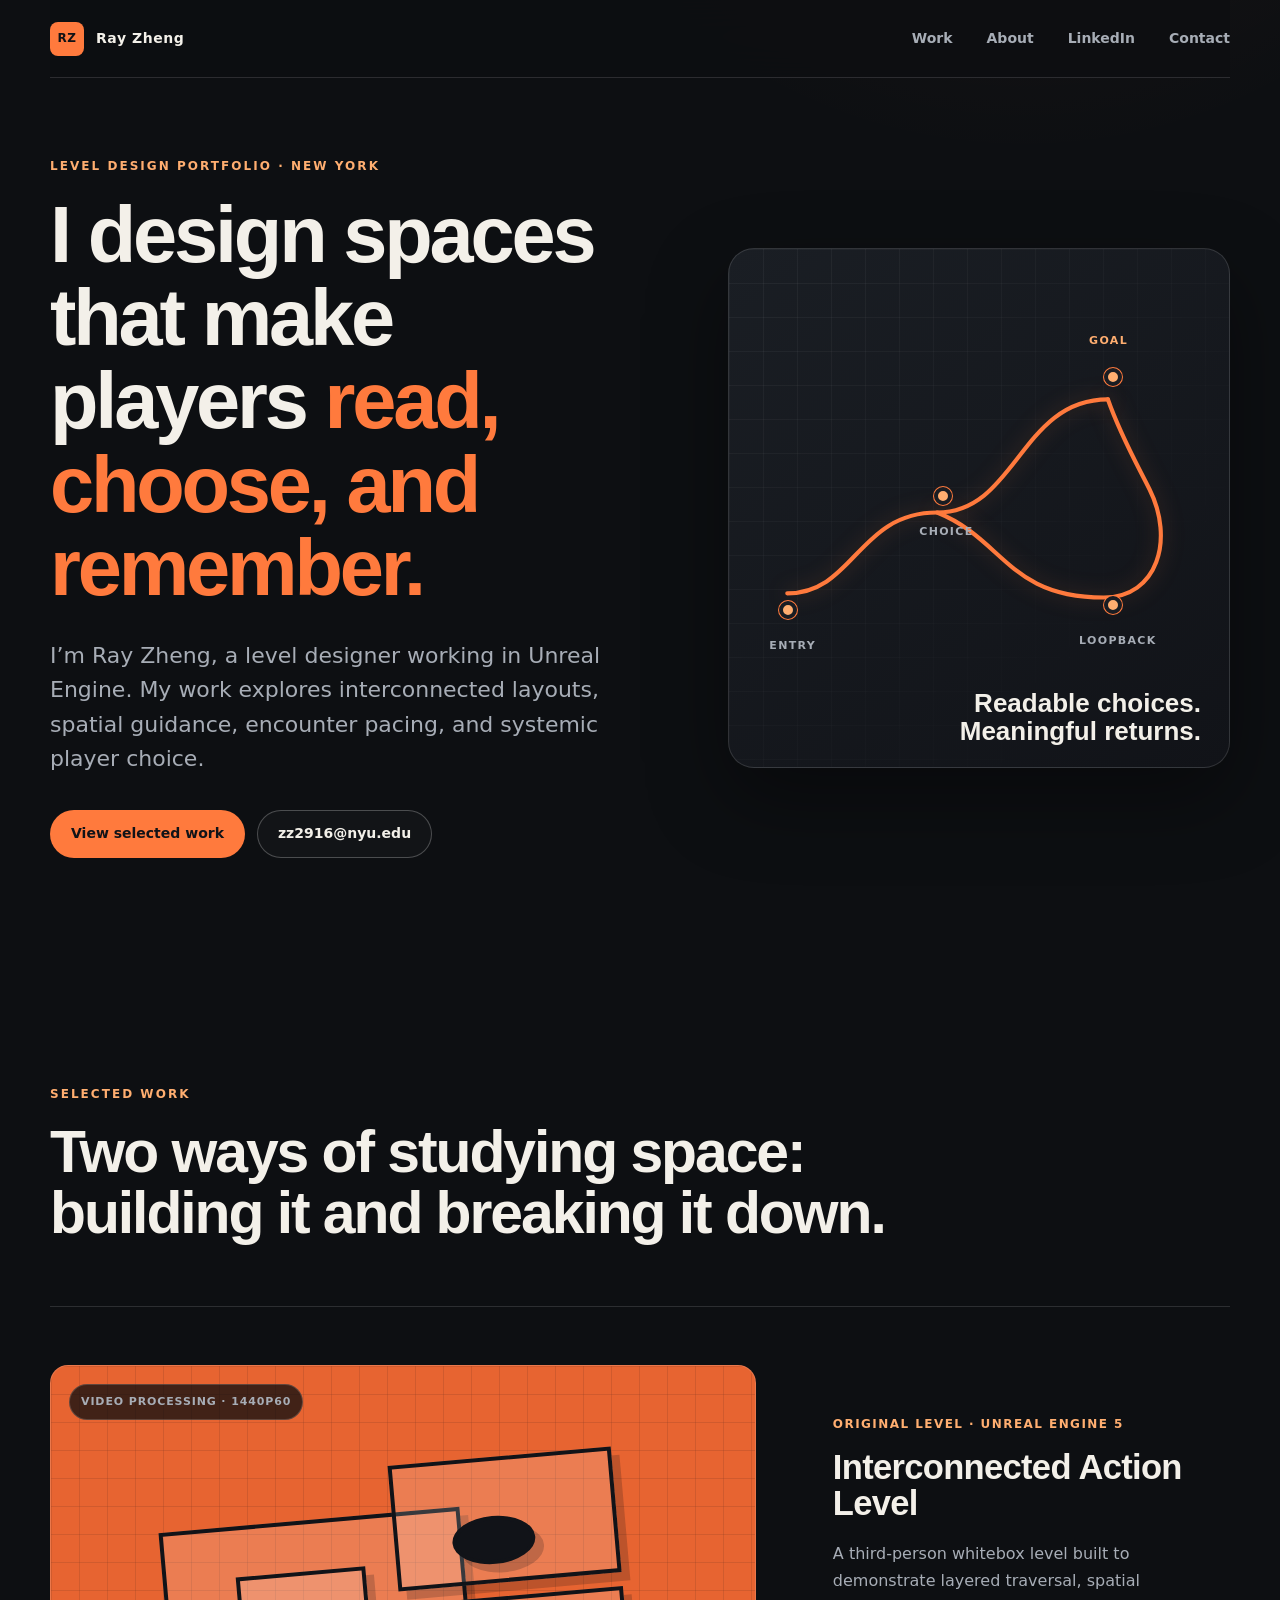
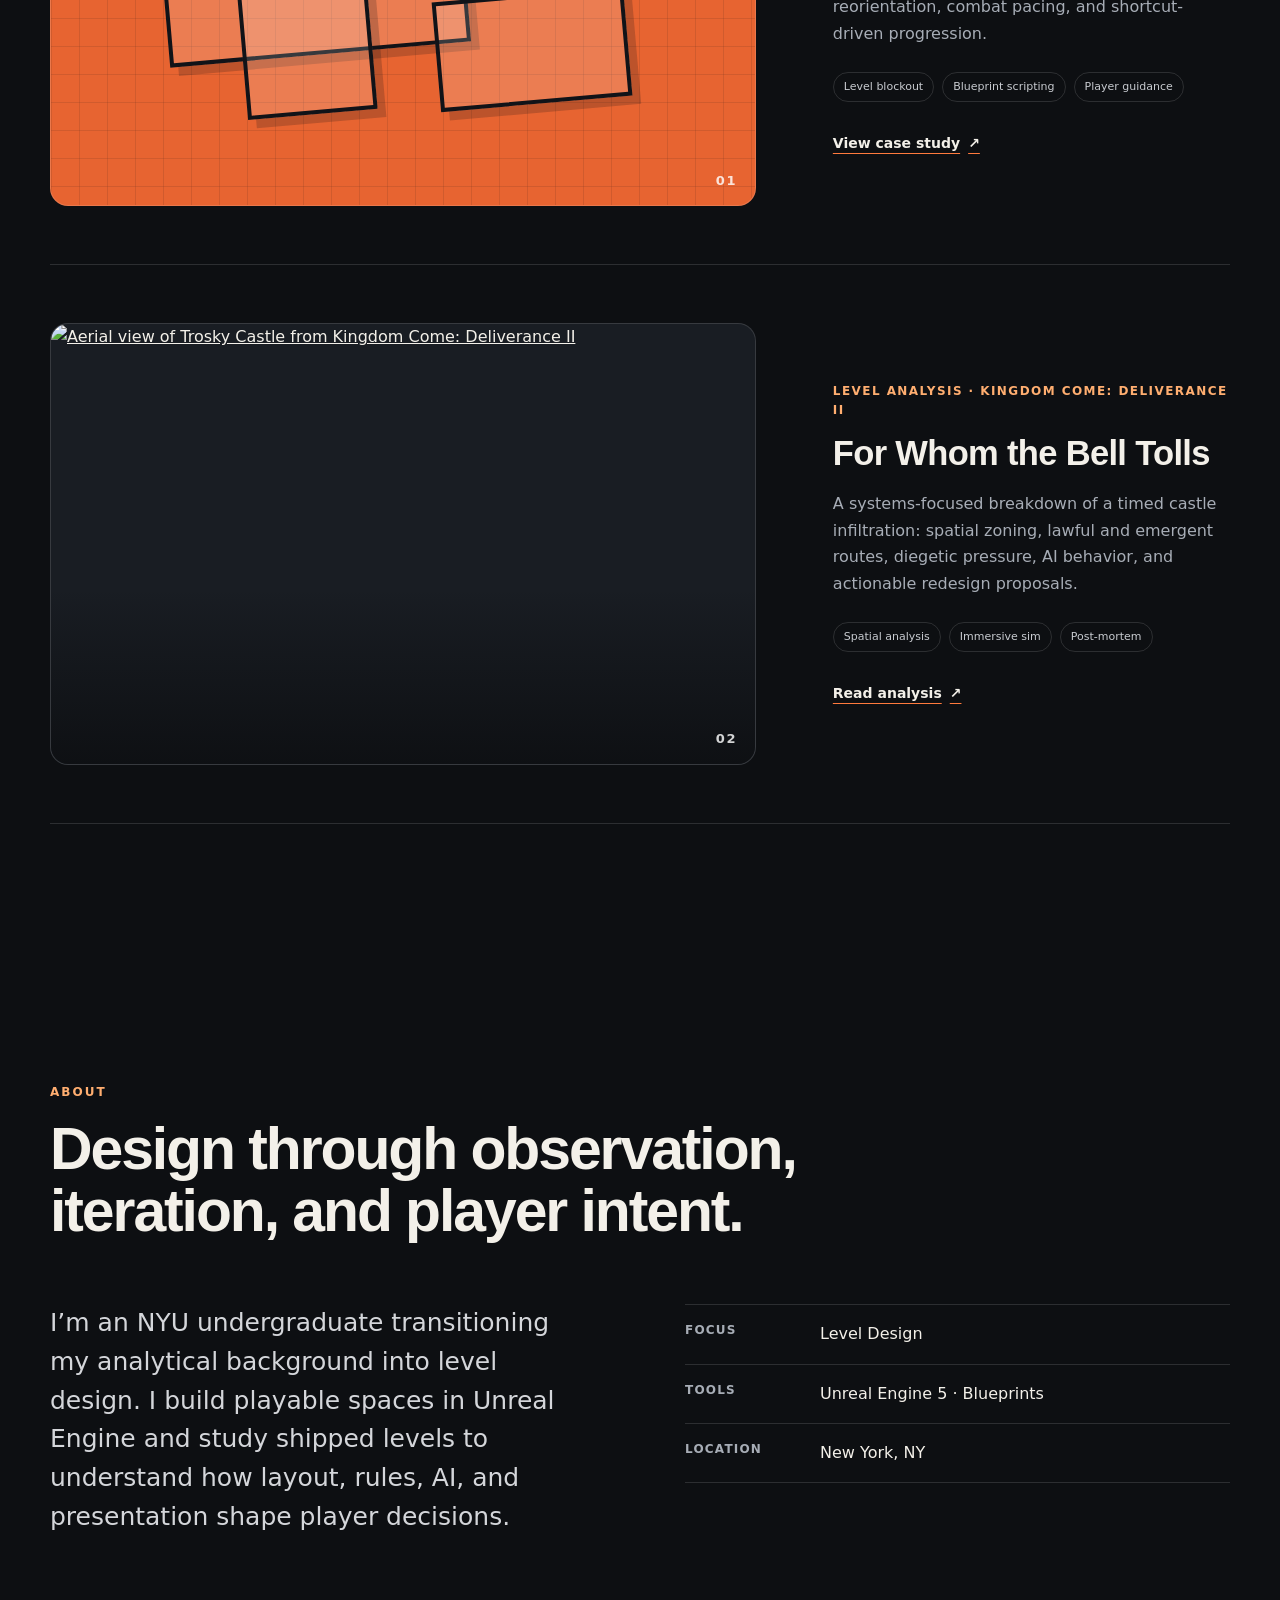
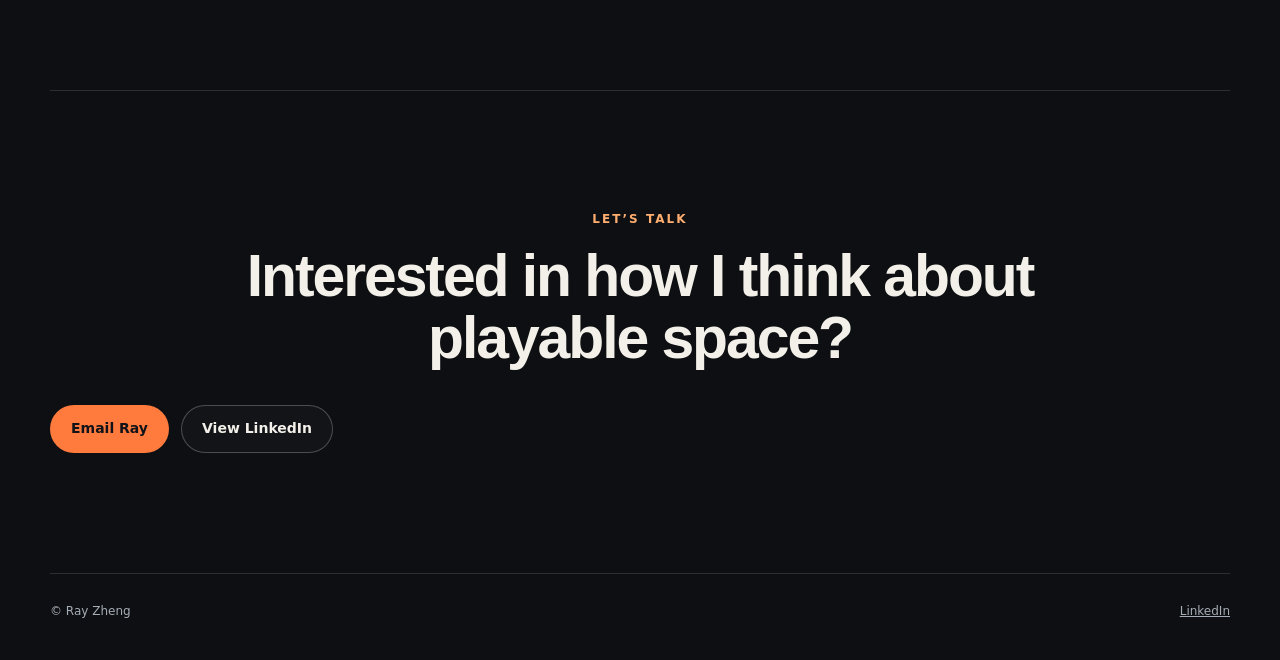
==== index.html @ 5647e2bf "Add LinkedIn portfolio links" ====
<!doctype html>
<html lang="en">
<head>
  <meta charset="utf-8">
  <meta name="viewport" content="width=device-width, initial-scale=1">
  <meta name="description" content="Ray Zheng — level designer focused on readable, interconnected spaces and systemic gameplay.">
  <title>Ray Zheng — Level Designer</title>
  <link rel="stylesheet" href="assets/styles.css">
  <script src="assets/site.js" defer></script>
</head>
<body>
  <a class="skip-link" href="#main">Skip to content</a>
  <header class="site-header" data-header>
    <a class="brand" href="index.html" aria-label="Ray Zheng, home">
      <span class="brand-mark">RZ</span>
      <span>Ray Zheng</span>
    </a>
    <button class="nav-toggle" type="button" aria-expanded="false" aria-controls="site-nav" data-nav-toggle>Menu</button>
    <nav class="site-nav" id="site-nav" data-nav>
      <a href="#work">Work</a>
      <a href="#about">About</a>
      <a href="https://www.linkedin.com/in/ray-zerui-zheng-449203217/" target="_blank" rel="noopener">LinkedIn</a>
      <a href="mailto:zz2916@nyu.edu">Contact</a>
    </nav>
  </header>

  <main id="main">
    <section class="hero section-shell">
      <div class="hero-copy reveal">
        <p class="eyebrow">Level design portfolio · New York</p>
        <h1>I design spaces that make players <em>read, choose, and remember.</em></h1>
        <p class="hero-lede">I’m Ray Zheng, a level designer working in Unreal Engine. My work explores interconnected layouts, spatial guidance, encounter pacing, and systemic player choice.</p>
        <div class="button-row">
          <a class="button button-primary" href="#work">View selected work</a>
          <a class="button button-quiet" href="mailto:zz2916@nyu.edu">zz2916@nyu.edu</a>
        </div>
      </div>

      <div class="route-panel reveal" aria-label="Abstract level route diagram">
        <div class="route-grid"></div>
        <span class="route-label route-label-a">Entry</span>
        <span class="route-label route-label-b">Choice</span>
        <span class="route-label route-label-c">Loopback</span>
        <span class="route-label route-label-d">Goal</span>
        <span class="route-node node-a"></span>
        <span class="route-node node-b"></span>
        <span class="route-node node-c"></span>
        <span class="route-node node-d"></span>
        <svg class="route-lines" viewBox="0 0 600 460" role="img" aria-label="A branching route reconnecting at the goal">
          <path d="M70 345 C150 345 155 248 250 248 S350 112 455 112" />
          <path d="M250 248 C330 280 335 350 450 350 C515 350 535 280 505 220 C490 190 470 155 455 112" />
        </svg>
        <p class="route-caption">Readable choices.<br>Meaningful returns.</p>
      </div>
    </section>

    <section class="work section-shell" id="work">
      <div class="section-heading reveal">
        <p class="eyebrow">Selected work</p>
        <h2>Two ways of studying space: building it and breaking it down.</h2>
      </div>

      <article class="project-card project-card-featured reveal">
        <a class="project-visual demo-visual" href="projects/original-level.html" aria-label="View original UE5 level design project">
          <span class="visual-status">Video processing · 1440p60</span>
          <div class="demo-plan" aria-hidden="true">
            <span></span><span></span><span></span><span></span><span></span>
          </div>
          <span class="visual-index">01</span>
        </a>
        <div class="project-card-copy">
          <p class="project-kicker">Original level · Unreal Engine 5</p>
          <h3><a href="projects/original-level.html">Interconnected Action Level</a></h3>
          <p>A third-person whitebox level built to demonstrate layered traversal, spatial reorientation, combat pacing, and shortcut-driven progression.</p>
          <ul class="tag-list" aria-label="Project tags">
            <li>Level blockout</li>
            <li>Blueprint scripting</li>
            <li>Player guidance</li>
          </ul>
          <a class="text-link" href="projects/original-level.html">View case study <span aria-hidden="true">↗</span></a>
        </div>
      </article>

      <article class="project-card reveal">
        <a class="project-visual image-visual" href="projects/kcd2-analysis.html" aria-label="View Kingdom Come Deliverance II level analysis">
          <img src="assets/images/kcd2-castle.webp" alt="Aerial view of Trosky Castle from Kingdom Come: Deliverance II">
          <span class="visual-index">02</span>
        </a>
        <div class="project-card-copy">
          <p class="project-kicker">Level analysis · Kingdom Come: Deliverance II</p>
          <h3><a href="projects/kcd2-analysis.html">For Whom the Bell Tolls</a></h3>
          <p>A systems-focused breakdown of a timed castle infiltration: spatial zoning, lawful and emergent routes, diegetic pressure, AI behavior, and actionable redesign proposals.</p>
          <ul class="tag-list" aria-label="Project tags">
            <li>Spatial analysis</li>
            <li>Immersive sim</li>
            <li>Post-mortem</li>
          </ul>
          <a class="text-link" href="projects/kcd2-analysis.html">Read analysis <span aria-hidden="true">↗</span></a>
        </div>
      </article>
    </section>

    <section class="about section-shell" id="about">
      <div class="section-heading reveal">
        <p class="eyebrow">About</p>
        <h2>Design through observation, iteration, and player intent.</h2>
      </div>
      <div class="about-grid reveal">
        <p>I’m an NYU undergraduate transitioning my analytical background into level design. I build playable spaces in Unreal Engine and study shipped levels to understand how layout, rules, AI, and presentation shape player decisions.</p>
        <dl class="fact-list">
          <div><dt>Focus</dt><dd>Level Design</dd></div>
          <div><dt>Tools</dt><dd>Unreal Engine 5 · Blueprints</dd></div>
          <div><dt>Location</dt><dd>New York, NY</dd></div>
        </dl>
      </div>
    </section>

    <section class="contact section-shell reveal">
      <p class="eyebrow">Let’s talk</p>
      <h2>Interested in how I think about playable space?</h2>
      <div class="button-row contact-actions">
        <a class="button button-primary" href="mailto:zz2916@nyu.edu">Email Ray</a>
        <a class="button button-quiet" href="https://www.linkedin.com/in/ray-zerui-zheng-449203217/" target="_blank" rel="noopener">View LinkedIn</a>
      </div>
    </section>
  </main>

  <footer class="site-footer section-shell">
    <span>© <span data-year></span> Ray Zheng</span>
    <a href="https://www.linkedin.com/in/ray-zerui-zheng-449203217/" target="_blank" rel="noopener">LinkedIn</a>
  </footer>
</body>
</html>
---- assets/styles.css ----
:root {
  --bg: #0d0f12;
  --bg-soft: #14171c;
  --panel: #191d23;
  --panel-2: #20252c;
  --text: #f3f0e9;
  --muted: #a7adb6;
  --line: rgba(255, 255, 255, 0.13);
  --line-strong: rgba(255, 255, 255, 0.24);
  --accent: #ff7a3d;
  --accent-soft: #ffae70;
  --green: #71c78a;
  --blue: #6ea8ff;
  --red: #ff7069;
  --radius: 18px;
  --shell: min(1180px, calc(100vw - 48px));
  --display: "Segoe UI", "Helvetica Neue", Arial, sans-serif;
  --body: Inter, ui-sans-serif, system-ui, -apple-system, BlinkMacSystemFont, "Segoe UI", sans-serif;
}

* { box-sizing: border-box; }
html { scroll-behavior: smooth; }
body {
  margin: 0;
  color: var(--text);
  background:
    radial-gradient(circle at 80% -10%, rgba(255, 122, 61, 0.08), transparent 34rem),
    var(--bg);
  font-family: var(--body);
  font-size: 16px;
  line-height: 1.65;
  -webkit-font-smoothing: antialiased;
}

a { color: inherit; }
img { display: block; max-width: 100%; }
button, input, textarea { font: inherit; }
::selection { color: #111; background: var(--accent-soft); }

.skip-link {
  position: fixed;
  z-index: 100;
  top: 12px;
  left: 12px;
  padding: 10px 14px;
  color: #111;
  background: var(--text);
  transform: translateY(-150%);
}
.skip-link:focus { transform: translateY(0); }

.section-shell { width: var(--shell); margin-inline: auto; }

.site-header {
  position: sticky;
  z-index: 50;
  top: 0;
  display: flex;
  align-items: center;
  justify-content: space-between;
  width: var(--shell);
  height: 78px;
  margin-inline: auto;
  border-bottom: 1px solid var(--line);
  background: rgba(13, 15, 18, 0.86);
  backdrop-filter: blur(18px);
}

.brand {
  display: inline-flex;
  align-items: center;
  gap: 12px;
  font-size: 14px;
  font-weight: 750;
  letter-spacing: 0.04em;
  text-decoration: none;
}
.brand-mark {
  display: grid;
  width: 34px;
  height: 34px;
  place-items: center;
  color: #101216;
  background: var(--accent);
  border-radius: 8px;
  font-size: 12px;
  font-weight: 900;
}

.site-nav { display: flex; gap: 34px; }
.site-nav a {
  color: var(--muted);
  font-size: 14px;
  font-weight: 650;
  text-decoration: none;
  transition: color 160ms ease;
}
.site-nav a:hover, .site-nav a:focus-visible { color: var(--text); }
.nav-toggle {
  display: none;
  border: 0;
  color: var(--text);
  background: transparent;
}

.hero {
  display: grid;
  grid-template-columns: 1.08fr 0.92fr;
  gap: clamp(48px, 7vw, 105px);
  align-items: center;
  min-height: calc(100vh - 78px);
  padding-block: 80px 96px;
}

.eyebrow {
  margin: 0 0 18px;
  color: var(--accent-soft);
  font-size: 12px;
  font-weight: 800;
  letter-spacing: 0.17em;
  line-height: 1.4;
  text-transform: uppercase;
}

h1, h2, h3, p { margin-top: 0; }
h1, h2, h3 { font-family: var(--display); line-height: 1.05; }
h1 {
  max-width: 820px;
  margin-bottom: 30px;
  font-size: clamp(50px, 6.2vw, 96px);
  font-weight: 700;
  letter-spacing: -0.04em;
}
h1 em { color: var(--accent); font-style: normal; }
h2 {
  margin-bottom: 0;
  font-size: clamp(38px, 4.6vw, 64px);
  font-weight: 700;
  letter-spacing: -0.035em;
}
h3 {
  font-size: clamp(24px, 2.7vw, 38px);
  font-weight: 700;
  letter-spacing: -0.02em;
}

.hero-lede, .case-intro {
  max-width: 680px;
  margin-bottom: 34px;
  color: var(--muted);
  font-size: clamp(18px, 2vw, 22px);
  line-height: 1.55;
}

.button-row { display: flex; flex-wrap: wrap; gap: 12px; }
.button {
  display: inline-flex;
  align-items: center;
  justify-content: center;
  min-height: 48px;
  padding: 0 20px;
  border: 1px solid transparent;
  border-radius: 999px;
  font-size: 14px;
  font-weight: 750;
  text-decoration: none;
  transition: transform 160ms ease, background 160ms ease, border-color 160ms ease;
}
.button:hover { transform: translateY(-2px); }
.button-primary { color: #111318; background: var(--accent); }
.button-primary:hover { background: var(--accent-soft); }
.button-quiet { border-color: var(--line-strong); color: var(--text); background: rgba(255,255,255,.025); }
.button-quiet:hover { border-color: var(--text); }
.disabled-button { cursor: default; opacity: .62; }
.disabled-button:hover { transform: none; border-color: var(--line-strong); }

.route-panel {
  position: relative;
  overflow: hidden;
  min-height: 520px;
  border: 1px solid var(--line);
  border-radius: 26px;
  background: linear-gradient(145deg, #1a1e24, #111318);
  box-shadow: 0 30px 80px rgba(0,0,0,.38);
}
.route-grid, .map-grid {
  position: absolute;
  inset: 0;
  opacity: .35;
  background-image:
    linear-gradient(var(--line) 1px, transparent 1px),
    linear-gradient(90deg, var(--line) 1px, transparent 1px);
  background-size: 34px 34px;
  mask-image: linear-gradient(to bottom right, #000 10%, transparent 85%);
}
.route-lines { position: absolute; inset: 6% 0 0; width: 100%; height: 84%; }
.route-lines path {
  fill: none;
  stroke: var(--accent);
  stroke-width: 5;
  stroke-linecap: round;
  filter: drop-shadow(0 0 12px rgba(255,122,61,.25));
}
.route-node {
  position: absolute;
  z-index: 3;
  width: 18px;
  height: 18px;
  border: 4px solid var(--panel);
  border-radius: 50%;
  background: var(--accent-soft);
  box-shadow: 0 0 0 1px var(--accent);
}
.node-a { left: 10%; top: 68%; }
.node-b { left: 41%; top: 46%; }
.node-c { left: 75%; top: 67%; }
.node-d { left: 75%; top: 23%; }
.route-label {
  position: absolute;
  z-index: 3;
  color: var(--muted);
  font-size: 11px;
  font-weight: 800;
  letter-spacing: .12em;
  text-transform: uppercase;
}
.route-label-a { left: 8%; top: 75%; }
.route-label-b { left: 38%; top: 53%; }
.route-label-c { left: 70%; top: 74%; }
.route-label-d { left: 72%; top: 16%; color: var(--accent-soft); }
.route-caption {
  position: absolute;
  right: 28px;
  bottom: 22px;
  margin: 0;
  color: var(--text);
  font-family: var(--display);
  font-size: 26px;
  font-weight: 720;
  line-height: 1.05;
  text-align: right;
}

.work { padding-block: 132px; }
.section-heading { max-width: 850px; margin-bottom: 62px; }
.project-card {
  display: grid;
  grid-template-columns: minmax(0, 1.28fr) minmax(320px, .72fr);
  gap: clamp(36px, 6vw, 84px);
  align-items: center;
  padding-block: 58px;
  border-top: 1px solid var(--line);
}
.project-card:last-child { border-bottom: 1px solid var(--line); }
.project-visual {
  position: relative;
  display: block;
  overflow: hidden;
  aspect-ratio: 16 / 10;
  border: 1px solid var(--line);
  border-radius: var(--radius);
  background: var(--panel);
}
.project-visual img { width: 100%; height: 100%; object-fit: cover; transition: transform 500ms ease; }
.project-visual:hover img { transform: scale(1.025); }
.image-visual::after {
  position: absolute;
  inset: 0;
  content: "";
  background: linear-gradient(180deg, transparent 60%, rgba(8,9,11,.65));
}
.visual-index {
  position: absolute;
  z-index: 2;
  right: 18px;
  bottom: 14px;
  color: rgba(255,255,255,.82);
  font-size: 13px;
  font-weight: 800;
  letter-spacing: .12em;
}
.visual-status {
  position: absolute;
  z-index: 3;
  top: 18px;
  left: 18px;
  padding: 8px 11px;
  border: 1px solid rgba(255,255,255,.16);
  border-radius: 999px;
  color: var(--muted);
  background: rgba(10,12,15,.75);
  font-size: 11px;
  font-weight: 760;
  letter-spacing: .08em;
  text-transform: uppercase;
}
.demo-visual { background: #e76431; }
.demo-visual::before {
  position: absolute;
  inset: 0;
  content: "";
  opacity: .45;
  background-image: linear-gradient(rgba(14,16,19,.23) 1px, transparent 1px), linear-gradient(90deg, rgba(14,16,19,.23) 1px, transparent 1px);
  background-size: 28px 28px;
}
.demo-plan { position: absolute; inset: 18% 13%; transform: rotate(-5deg); }
.demo-plan span { position: absolute; display: block; border: 4px solid #111318; background: rgba(255,255,255,.16); box-shadow: 8px 9px 0 rgba(17,19,24,.2); }
.demo-plan span:nth-child(1) { inset: 24% 38% 28% 4%; }
.demo-plan span:nth-child(2) { inset: 7% 8% 48% 49%; }
.demo-plan span:nth-child(3) { inset: 57% 8% 4% 55%; }
.demo-plan span:nth-child(4) { inset: 42% 57% 7% 18%; }
.demo-plan span:nth-child(5) { width: 16%; height: 17%; top: 28%; right: 24%; border-radius: 50%; background: #111318; }
.project-kicker { margin-bottom: 14px; color: var(--accent-soft); font-size: 12px; font-weight: 800; letter-spacing: .12em; text-transform: uppercase; }
.project-card-copy h3 { margin-bottom: 20px; }
.project-card-copy h3 a { text-decoration: none; }
.project-card-copy > p:not(.project-kicker) { color: var(--muted); }
.tag-list { display: flex; flex-wrap: wrap; gap: 8px; margin: 25px 0 28px; padding: 0; list-style: none; }
.tag-list li { padding: 5px 10px; border: 1px solid var(--line); border-radius: 999px; color: #c8cbd0; font-size: 11px; }
.text-link { display: inline-flex; gap: 8px; align-items: center; color: var(--text); font-size: 14px; font-weight: 800; text-decoration-color: var(--accent); text-underline-offset: 5px; }

.about { padding-block: 128px; }
.about-grid { display: grid; grid-template-columns: 1fr 1fr; gap: 90px; }
.about-grid > p { max-width: 650px; color: #d4d6da; font-size: clamp(19px, 2vw, 25px); line-height: 1.55; }
.fact-list { margin: 0; }
.fact-list div { display: grid; grid-template-columns: 115px 1fr; gap: 20px; padding: 16px 0; border-top: 1px solid var(--line); }
.fact-list div:last-child { border-bottom: 1px solid var(--line); }
.fact-list dt { color: var(--muted); font-size: 12px; font-weight: 760; letter-spacing: .1em; text-transform: uppercase; }
.fact-list dd { margin: 0; }

.contact { padding-block: 120px; border-top: 1px solid var(--line); text-align: center; }
.contact h2 { max-width: 820px; margin: 0 auto 36px; }
.site-footer { display: flex; justify-content: space-between; padding-block: 28px 38px; border-top: 1px solid var(--line); color: var(--muted); font-size: 12px; }

/* Case studies */
.case-hero { padding-block: 72px 66px; }
.back-link { display: inline-block; margin-bottom: 70px; color: var(--muted); font-size: 13px; font-weight: 700; text-decoration: none; }
.back-link:hover { color: var(--text); }
.case-hero h1 { max-width: 1050px; font-size: clamp(56px, 8vw, 112px); }
.project-meta { display: grid; grid-template-columns: repeat(4, 1fr); margin: 60px 0 0; border-top: 1px solid var(--line); border-bottom: 1px solid var(--line); }
.project-meta div { padding: 22px 20px 22px 0; }
.project-meta div + div { padding-left: 22px; border-left: 1px solid var(--line); }
.project-meta dt { margin-bottom: 5px; color: var(--muted); font-size: 10px; font-weight: 800; letter-spacing: .13em; text-transform: uppercase; }
.project-meta dd { margin: 0; font-size: 14px; font-weight: 680; }
.media-block { padding-bottom: 90px; }
.video-placeholder {
  display: flex;
  align-items: center;
  justify-content: center;
  gap: 22px;
  min-height: min(62vw, 660px);
  border: 1px solid var(--line);
  border-radius: 22px;
  background:
    linear-gradient(135deg, rgba(255,122,61,.12), transparent 45%),
    repeating-linear-gradient(0deg, transparent 0 39px, rgba(255,255,255,.045) 40px),
    repeating-linear-gradient(90deg, transparent 0 39px, rgba(255,255,255,.045) 40px),
    var(--panel);
}
.play-mark { display: grid; width: 62px; height: 62px; place-items: center; padding-left: 4px; border-radius: 50%; color: #111; background: var(--accent); }
.video-placeholder strong, .video-placeholder span { display: block; }
.video-placeholder span { margin-top: 5px; color: var(--muted); font-size: 13px; }
.case-cover { margin-bottom: 120px; }
.case-cover img { width: 100%; max-height: 720px; border-radius: 22px; object-fit: cover; }
figcaption { margin-top: 12px; color: var(--muted); font-size: 12px; }
.case-section { padding-block: 110px; border-top: 1px solid var(--line); }
.case-section.two-column { display: grid; grid-template-columns: 1fr 1fr; gap: 90px; }
.case-section.two-column .section-heading { margin-bottom: 0; }
.prose { max-width: 650px; color: #c9cdd2; font-size: 18px; }
.prose p { margin-bottom: 24px; }
.prose .button { margin-top: 12px; }
.pillar-grid, .zone-grid, .issue-grid { display: grid; grid-template-columns: repeat(3, 1fr); gap: 16px; }
.pillar, .zone, .issue { min-height: 270px; padding: 26px; border: 1px solid var(--line); border-radius: var(--radius); background: var(--bg-soft); }
.pillar > span, .issue > span, .lighting-comparison > div > span { color: var(--accent-soft); font-size: 11px; font-weight: 850; letter-spacing: .14em; }
.pillar h3, .zone h3, .issue h3 { margin: 35px 0 16px; font-size: 26px; }
.pillar p, .zone p, .issue p { margin: 0; color: var(--muted); font-size: 14px; }
.map-placeholder { position: relative; overflow: hidden; min-height: 540px; border: 1px solid var(--line); border-radius: 22px; background: var(--panel); }
.map-placeholder p { position: absolute; z-index: 3; left: 30px; bottom: 18px; color: var(--muted); font-size: 13px; }
.map-placeholder strong { color: var(--text); font-size: 17px; }
.map-route { position: absolute; inset: 15% 13%; border: 5px solid var(--accent); border-radius: 48% 12% 42% 18%; transform: rotate(-7deg); box-shadow: 0 0 0 12px rgba(255,122,61,.08); }
.map-route::before, .map-route::after { position: absolute; content: ""; border: 4px solid var(--accent-soft); }
.map-route::before { width: 35%; height: 43%; right: -6%; bottom: -18%; transform: rotate(30deg); }
.map-route::after { width: 28%; height: 34%; left: 8%; top: -22%; transform: rotate(-30deg); }
.flow-study {
  display: grid;
  grid-template-columns: minmax(0, 1.35fr) minmax(290px, .65fr);
  gap: clamp(32px, 6vw, 76px);
  align-items: center;
  padding-block: 42px;
  border-top: 1px solid var(--line);
}
.flow-study:last-child { border-bottom: 1px solid var(--line); }
.flow-study-reverse .flow-image { order: 2; }
.flow-image {
  display: block;
  overflow: hidden;
  border: 1px solid var(--line);
  border-radius: var(--radius);
  background: var(--panel);
}
.flow-image img { width: 100%; height: auto; transition: transform 350ms ease, filter 350ms ease; }
.flow-image:hover img { transform: scale(1.012); filter: brightness(1.04); }
.flow-notes h3 { margin-bottom: 22px; }
.flow-notes > p:not(.project-kicker):not(.flow-hint) { color: var(--muted); }
.flow-hint { margin-top: 28px; color: var(--accent-soft); font-size: 12px; font-weight: 700; }
.diagram-legend { display: grid; grid-template-columns: 1fr 1fr; gap: 11px 16px; margin: 30px 0 0; padding: 0; list-style: none; }
.diagram-legend li { display: flex; align-items: center; gap: 9px; color: #c9cdd2; font-size: 12px; }
.legend-line { display: inline-block; width: 25px; height: 3px; border-radius: 3px; }
.legend-critical { background: #2bf05d; }
.legend-optional { background: #f3dc28; }
.legend-underground { height: 2px; background: repeating-linear-gradient(90deg, #f3dc28 0 5px, transparent 5px 9px); }
.legend-symbol { display: inline-grid; width: 25px; place-items: center; font-size: 18px; font-weight: 800; line-height: 1; }
.legend-checkpoint { color: #ff9e33; }
.legend-enemy { color: #ff4545; }
.legend-vertical { color: #f3dc28; }
.legend-shortcut { color: #3de9df; }
.breakdown-list { display: grid; gap: 28px; }
.breakdown { display: grid; grid-template-columns: 1.1fr .9fr; gap: 55px; align-items: center; padding: 28px 0; border-top: 1px solid var(--line); }
.breakdown:last-child { border-bottom: 1px solid var(--line); }
.media-slot { display: grid; aspect-ratio: 16/9; place-items: center; border: 1px dashed var(--line-strong); border-radius: 14px; color: var(--muted); background: var(--bg-soft); font-size: 12px; text-transform: uppercase; letter-spacing: .09em; }
.breakdown > div:last-child > span { color: var(--accent-soft); font-size: 11px; font-weight: 800; }
.breakdown h3 { margin: 25px 0 15px; }
.breakdown p { color: var(--muted); }
.wide-figure { margin: 0 0 50px; }
.wide-figure img { width: 100%; border: 1px solid var(--line); border-radius: var(--radius); }
.zone { min-height: 220px; }
.zone > span { display: inline-block; padding: 4px 9px; border-radius: 999px; font-size: 10px; font-weight: 850; letter-spacing: .1em; text-transform: uppercase; }
.zone-green > span { color: var(--green); background: rgba(113,199,138,.12); }
.zone-blue > span { color: var(--blue); background: rgba(110,168,255,.12); }
.zone-red > span { color: var(--red); background: rgba(255,112,105,.12); }
.zone h3 { margin-top: 30px; }
.route-table-wrap { overflow-x: auto; border: 1px solid var(--line); border-radius: var(--radius); }
.route-table { width: 100%; min-width: 760px; border-collapse: collapse; text-align: left; }
.route-table th { color: var(--muted); background: var(--bg-soft); font-size: 10px; letter-spacing: .12em; text-transform: uppercase; }
.route-table th, .route-table td { padding: 18px 20px; border-bottom: 1px solid var(--line); }
.route-table tr:last-child td { border-bottom: 0; }
.route-table td { color: #cfd2d7; font-size: 13px; }
.route-table td:first-child { color: var(--text); font-weight: 750; }
.inline-evidence { width: min(100%, 500px); margin-top: 38px; border: 1px solid var(--line); border-radius: 9px; }
.finding { margin: 35px 0; padding: 22px; border-left: 3px solid var(--accent); background: var(--bg-soft); }
.finding strong, .finding span { display: block; }
.finding strong { margin-bottom: 8px; color: var(--accent-soft); font-size: 11px; letter-spacing: .12em; text-transform: uppercase; }
.finding span { color: var(--text); }
.issue-grid { grid-template-columns: repeat(2, 1fr); margin-bottom: 22px; }
.issue { min-height: 235px; }
.lighting-comparison { display: grid; grid-template-columns: 1fr 1fr 1fr; gap: 16px; padding-top: 16px; }
.lighting-comparison figure { margin: 0; }
.lighting-comparison img { width: 100%; height: 270px; border: 1px solid var(--line); border-radius: 13px; object-fit: cover; }
.lighting-comparison > div { padding: 26px; border: 1px solid var(--line); border-radius: 13px; background: var(--bg-soft); }
.lighting-comparison h3 { margin: 30px 0 16px; font-size: 26px; }
.lighting-comparison p { color: var(--muted); font-size: 14px; }
.next-project { padding-block: 110px; border-top: 1px solid var(--line); }
.next-project a { display: grid; grid-template-columns: .5fr 1fr auto; gap: 30px; align-items: center; padding-block: 20px; border-bottom: 1px solid var(--line); text-decoration: none; }
.next-project a > span { color: var(--muted); font-size: 12px; text-transform: uppercase; letter-spacing: .1em; }
.next-project a strong { font-family: var(--display); font-size: clamp(25px, 4vw, 44px); letter-spacing: -.03em; }

.has-reveal .reveal { opacity: 0; transform: translateY(18px); transition: opacity 650ms ease, transform 650ms ease; }
.has-reveal .reveal.is-visible { opacity: 1; transform: translateY(0); }

@media (max-width: 900px) {
  :root { --shell: min(100% - 32px, 720px); }
  .hero { grid-template-columns: 1fr; min-height: auto; padding-top: 78px; }
  .route-panel { min-height: 480px; }
  .project-card { grid-template-columns: 1fr; gap: 32px; }
  .about-grid, .case-section.two-column { grid-template-columns: 1fr; gap: 36px; }
  .project-meta { grid-template-columns: repeat(2, 1fr); }
  .project-meta div:nth-child(3) { border-left: 0; border-top: 1px solid var(--line); }
  .project-meta div:nth-child(4) { border-top: 1px solid var(--line); }
  .pillar-grid, .zone-grid { grid-template-columns: 1fr; }
  .pillar, .zone { min-height: auto; }
  .lighting-comparison { grid-template-columns: 1fr 1fr; }
  .lighting-comparison > div { grid-column: 1 / -1; }
  .flow-study { grid-template-columns: 1fr; }
  .flow-study-reverse .flow-image { order: 0; }
}

@media (max-width: 640px) {
  .site-header { height: 68px; }
  .nav-toggle { display: block; padding: 8px 0; }
  .site-nav {
    position: absolute;
    top: 67px;
    right: 0;
    left: 0;
    display: none;
    flex-direction: column;
    gap: 0;
    padding: 8px 0;
    border-bottom: 1px solid var(--line);
    background: #101216;
  }
  .site-nav.is-open { display: flex; }
  .site-nav a { padding: 13px 4px; }
  .hero { padding-block: 64px 78px; }
  h1 { font-size: clamp(46px, 15vw, 72px); }
  h2 { font-size: 40px; }
  .route-panel { min-height: 400px; }
  .work, .about { padding-block: 90px; }
  .section-heading { margin-bottom: 40px; }
  .project-card { padding-block: 42px; }
  .about-grid { gap: 40px; }
  .fact-list div { grid-template-columns: 90px 1fr; }
  .site-footer { gap: 15px; flex-direction: column; }
  .case-hero { padding-block: 42px 48px; }
  .back-link { margin-bottom: 48px; }
  .case-hero h1 { font-size: 54px; }
  .project-meta { grid-template-columns: 1fr; }
  .project-meta div + div { padding-left: 0; border-top: 1px solid var(--line); border-left: 0; }
  .video-placeholder { flex-direction: column; min-height: 62vw; padding: 24px; text-align: center; }
  .case-cover { margin-bottom: 70px; }
  .case-section { padding-block: 80px; }
  .breakdown { grid-template-columns: 1fr; gap: 26px; }
  .diagram-legend { grid-template-columns: 1fr; }
  .issue-grid { grid-template-columns: 1fr; }
  .lighting-comparison { grid-template-columns: 1fr; }
  .lighting-comparison > div { grid-column: auto; }
  .lighting-comparison img { height: auto; }
  .next-project a { grid-template-columns: 1fr auto; }
  .next-project a > span:first-child { grid-column: 1 / -1; }
}

@media (prefers-reduced-motion: reduce) {
  html { scroll-behavior: auto; }
  *, *::before, *::after { scroll-behavior: auto !important; transition-duration: .01ms !important; animation-duration: .01ms !important; }
}
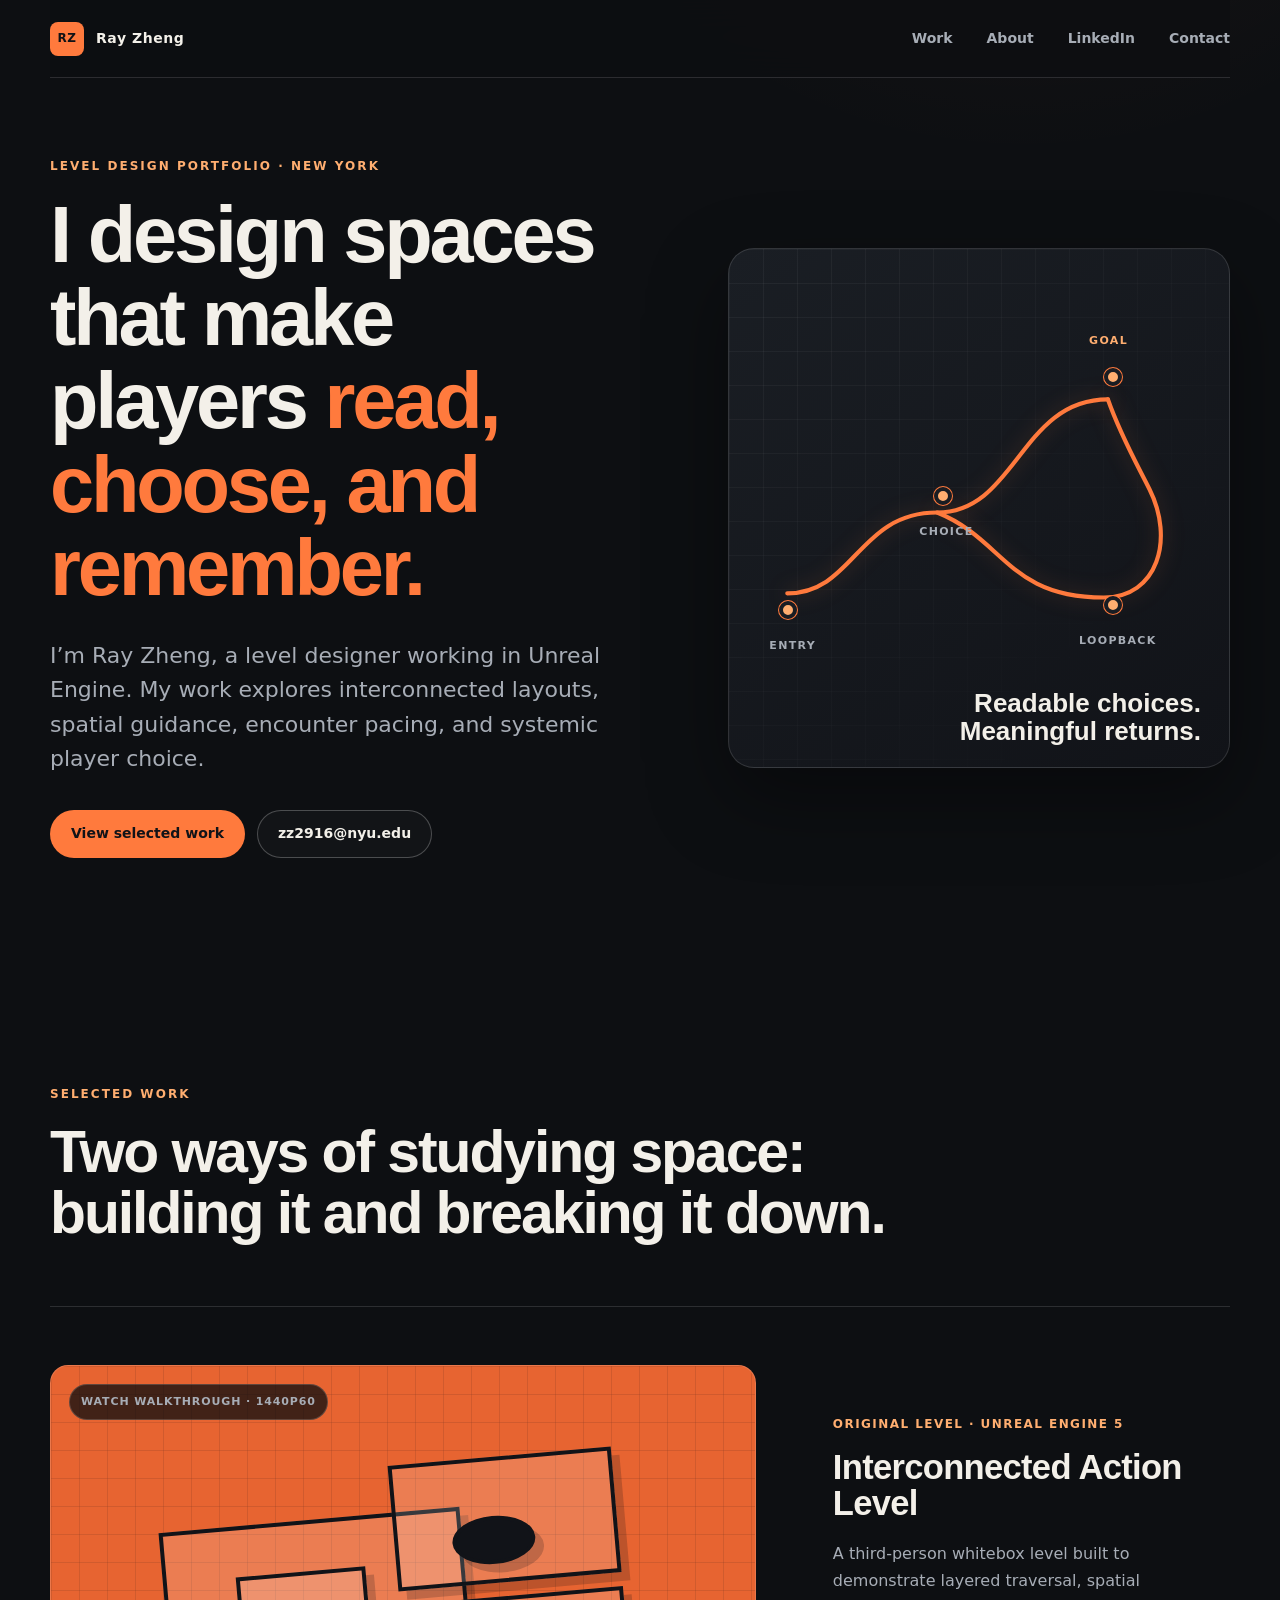
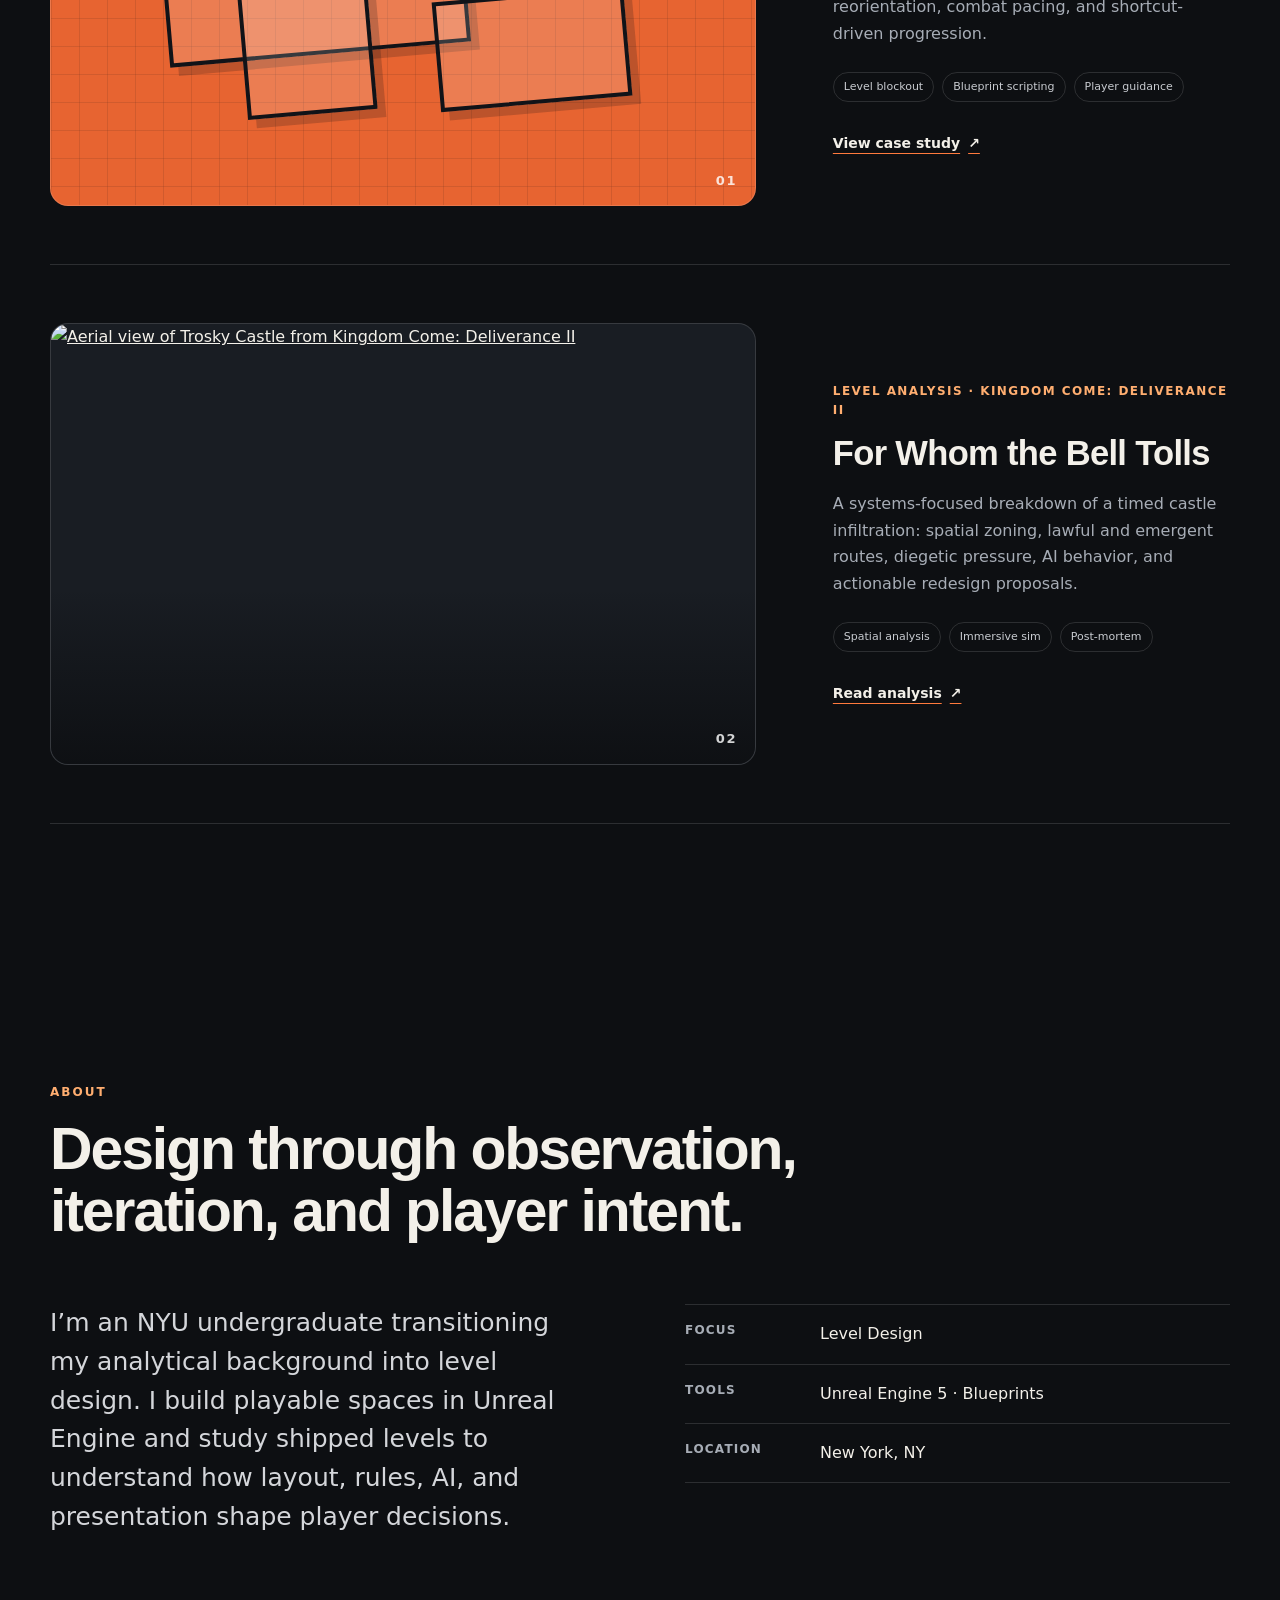
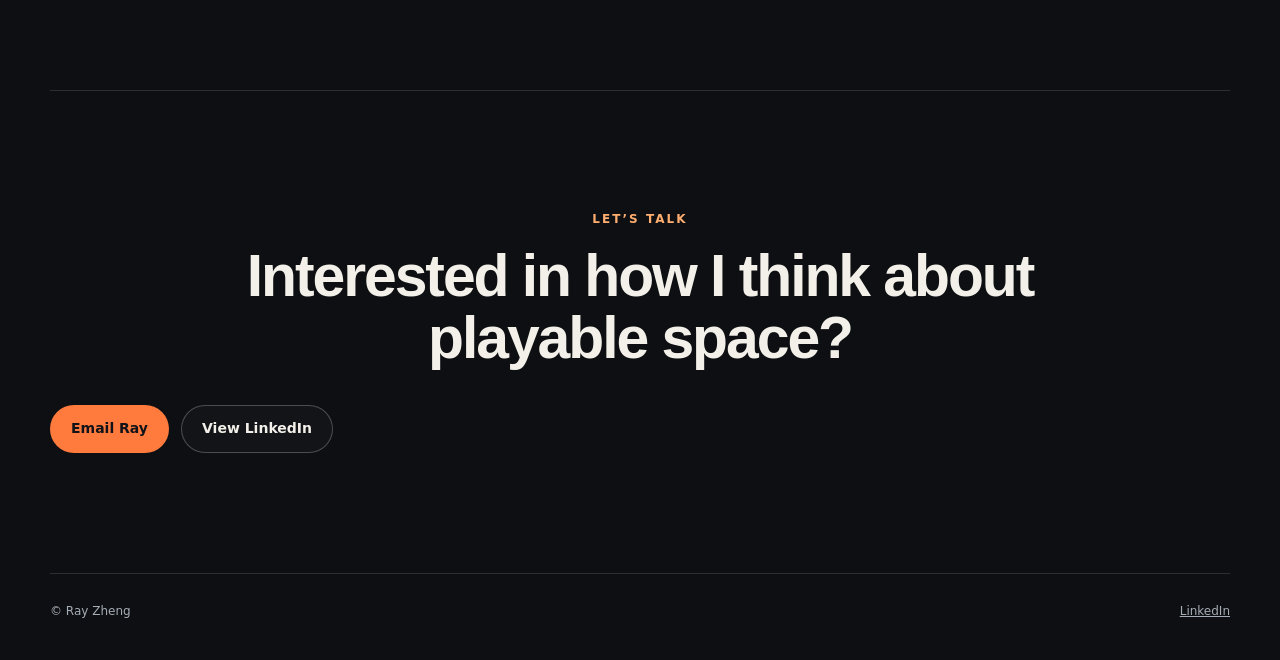
==== commit 55ab1c6a: "Embed final UE5 walkthrough video" ====
--- a/index.html
+++ b/index.html
@@ -62,7 +62,7 @@
 
       <article class="project-card project-card-featured reveal">
         <a class="project-visual demo-visual" href="projects/original-level.html" aria-label="View original UE5 level design project">
-          <span class="visual-status">Video processing · 1440p60</span>
+          <span class="visual-status">Watch walkthrough · 1440p60</span>
           <div class="demo-plan" aria-hidden="true">
             <span></span><span></span><span></span><span></span><span></span>
           </div>
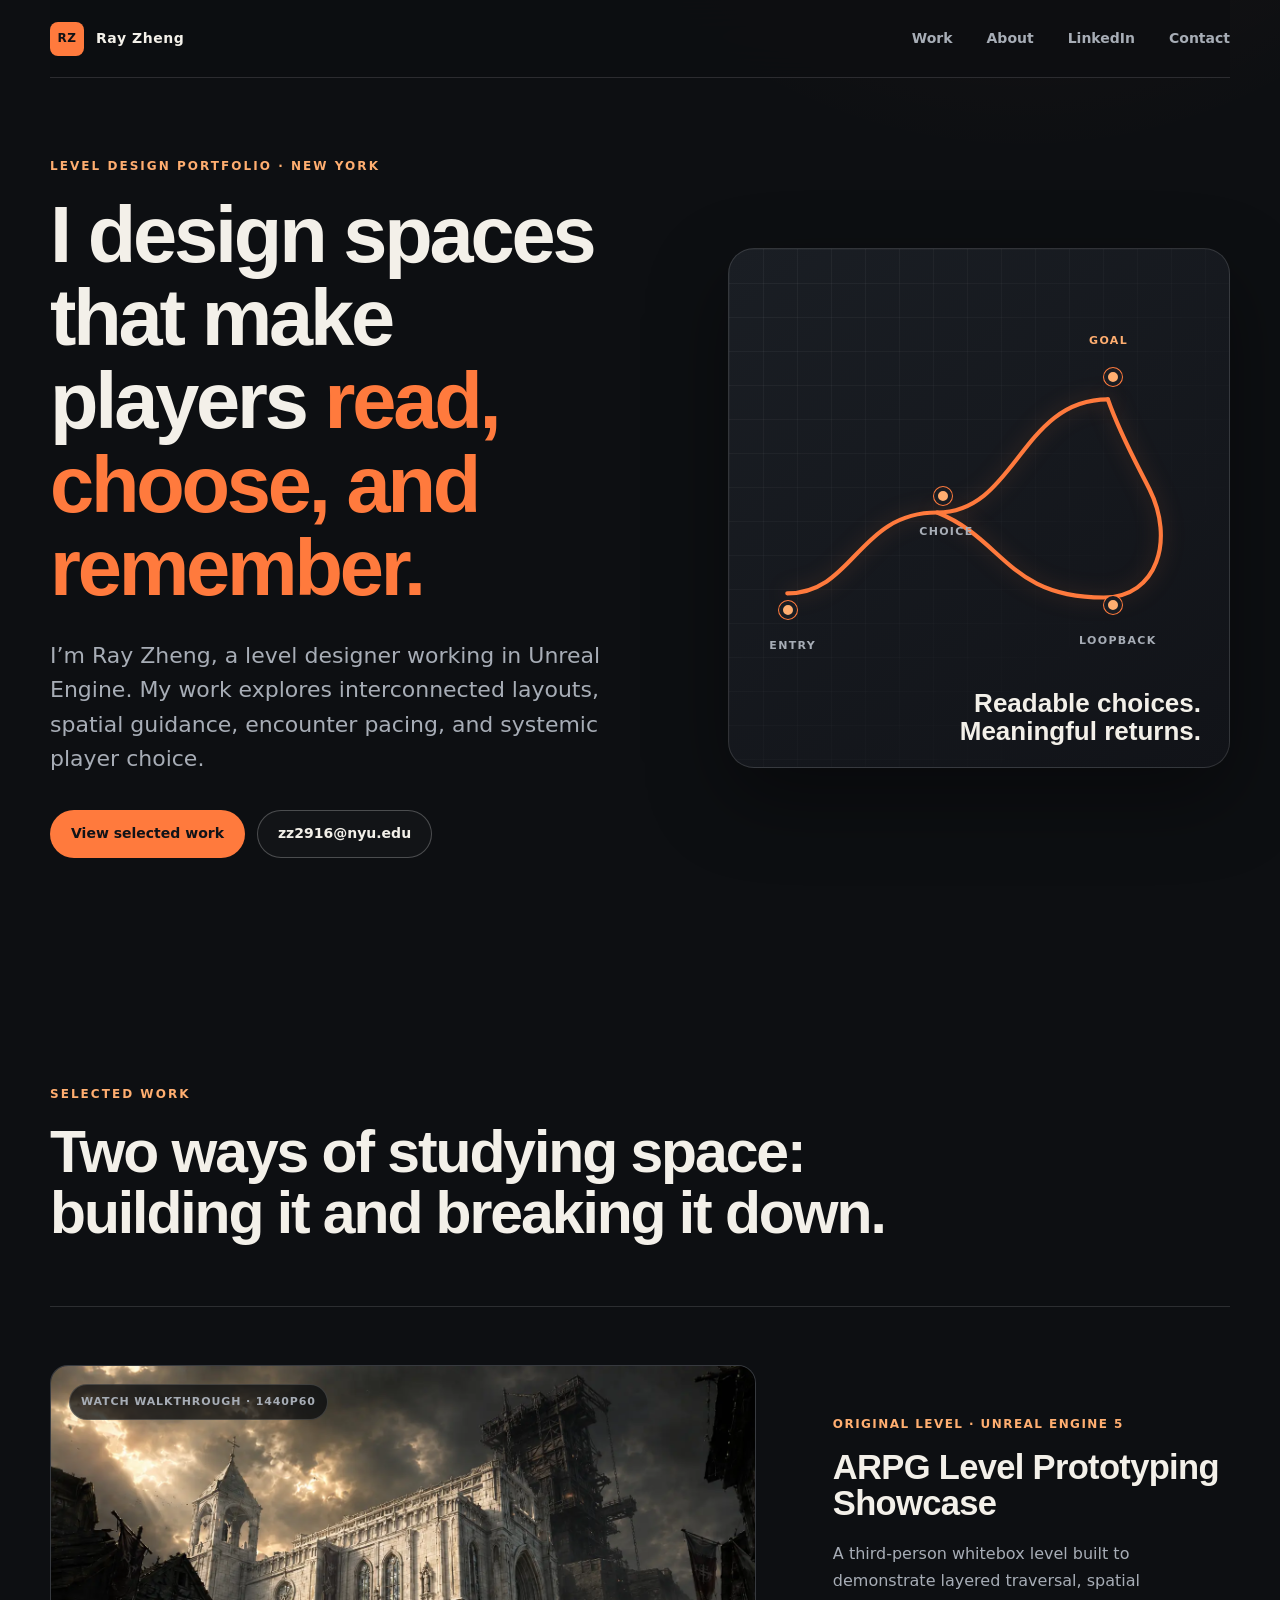
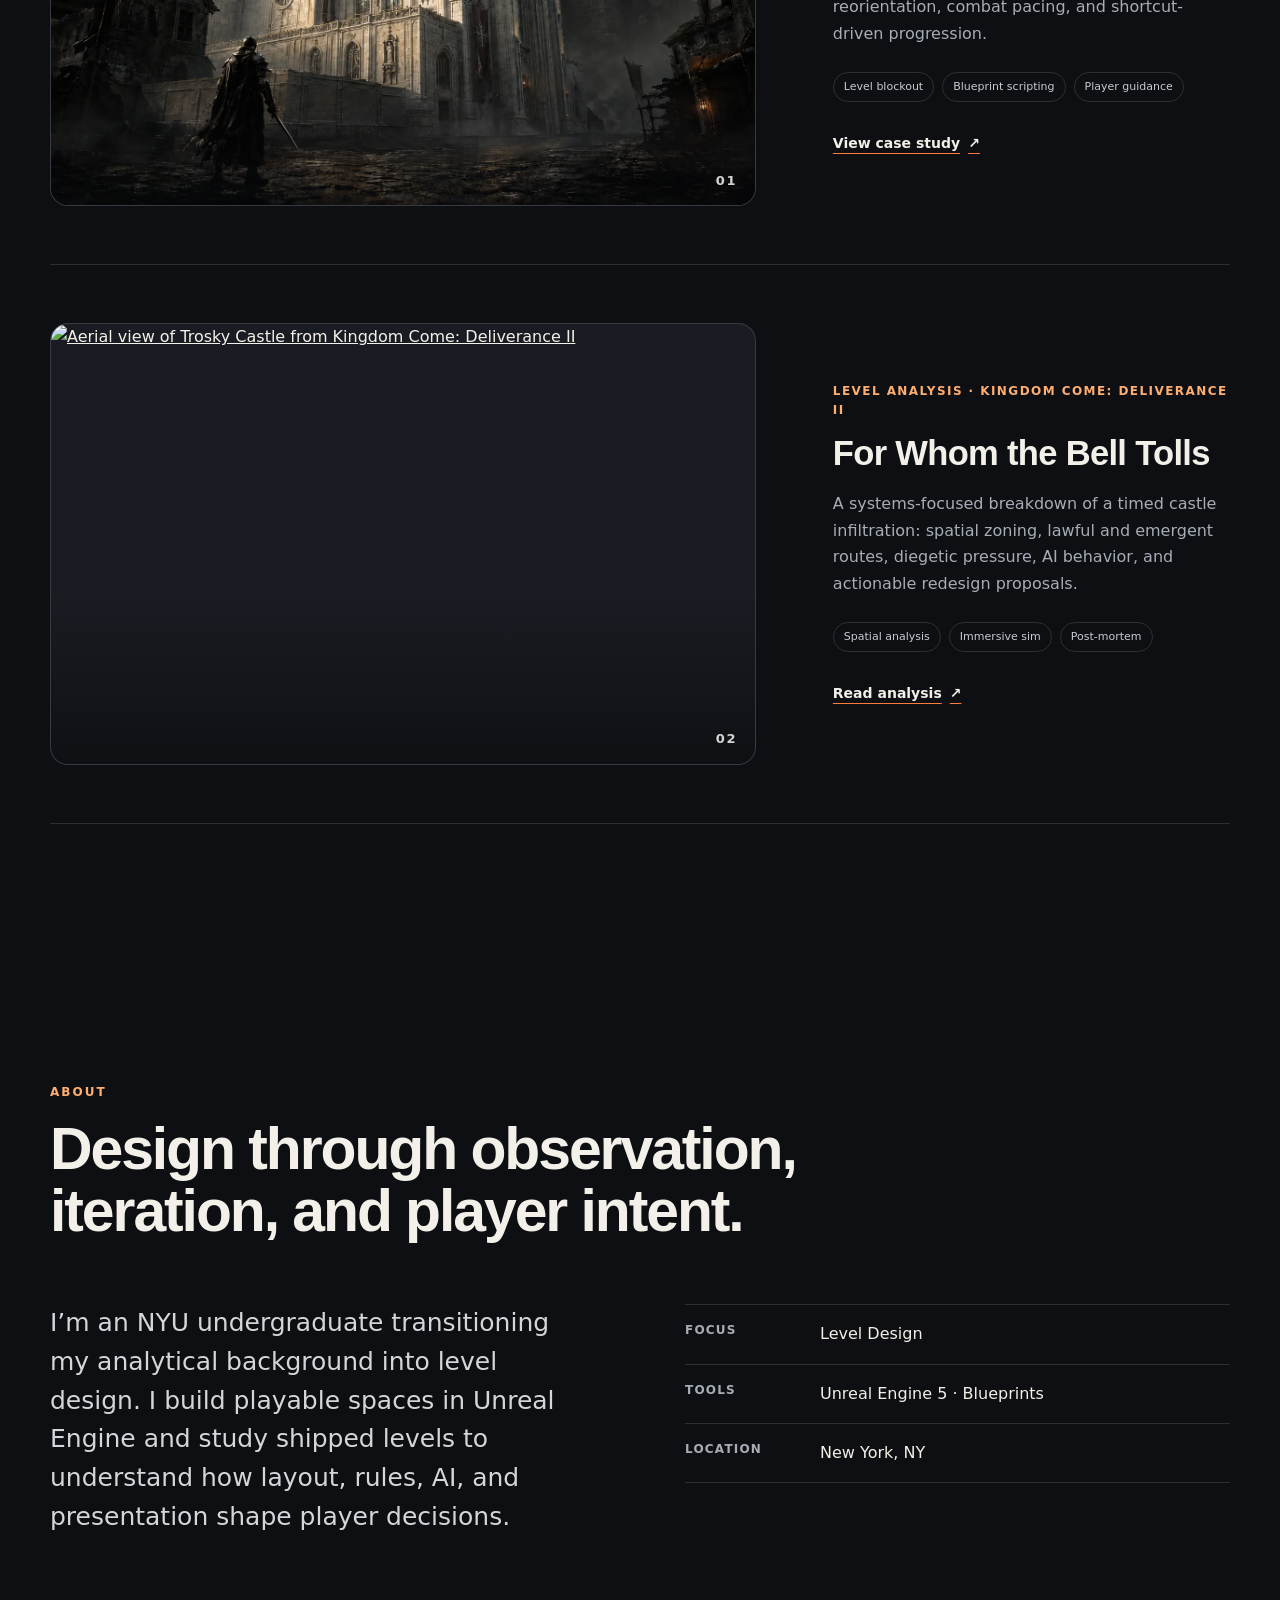
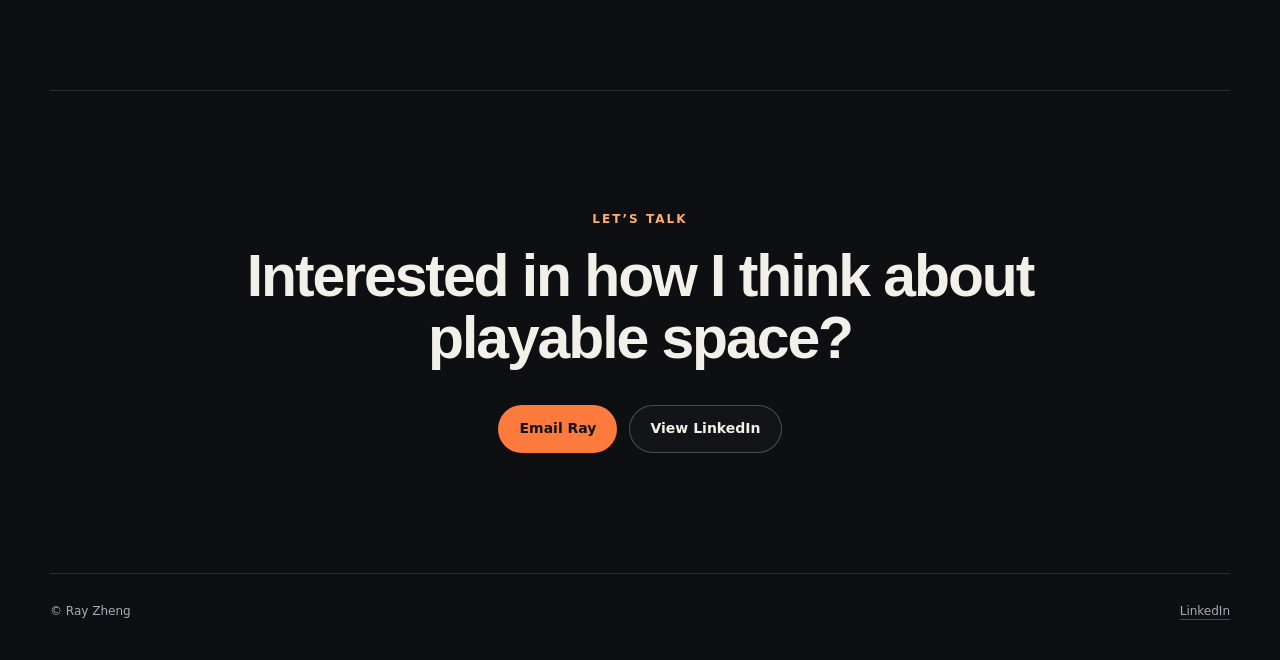
==== commit 75f5821e: "Rename ARPG showcase and add project cover" ====
--- a/index.html
+++ b/index.html
@@ -61,16 +61,14 @@
       </div>
 
       <article class="project-card project-card-featured reveal">
-        <a class="project-visual demo-visual" href="projects/original-level.html" aria-label="View original UE5 level design project">
+        <a class="project-visual image-visual" href="projects/original-level.html" aria-label="View ARPG Level Prototyping Showcase">
+          <img src="assets/images/arpg-showcase-cover.webp" alt="Cover artwork for ARPG Level Prototyping Showcase featuring a lone warrior approaching a monumental gothic church">
           <span class="visual-status">Watch walkthrough · 1440p60</span>
-          <div class="demo-plan" aria-hidden="true">
-            <span></span><span></span><span></span><span></span><span></span>
-          </div>
           <span class="visual-index">01</span>
         </a>
         <div class="project-card-copy">
           <p class="project-kicker">Original level · Unreal Engine 5</p>
-          <h3><a href="projects/original-level.html">Interconnected Action Level</a></h3>
+          <h3><a href="projects/original-level.html">ARPG Level Prototyping Showcase</a></h3>
           <p>A third-person whitebox level built to demonstrate layered traversal, spatial reorientation, combat pacing, and shortcut-driven progression.</p>
           <ul class="tag-list" aria-label="Project tags">
             <li>Level blockout</li>
--- a/assets/styles.css
+++ b/assets/styles.css
@@ -329,7 +329,11 @@
 
 .contact { padding-block: 120px; border-top: 1px solid var(--line); text-align: center; }
 .contact h2 { max-width: 820px; margin: 0 auto 36px; }
+.contact-actions { justify-content: center; }
 .site-footer { display: flex; justify-content: space-between; padding-block: 28px 38px; border-top: 1px solid var(--line); color: var(--muted); font-size: 12px; }
+.site-footer a { color: inherit; text-decoration-color: var(--line-strong); text-underline-offset: 4px; }
+.site-footer a:hover { color: var(--text); }
+.footer-links { display: flex; gap: 22px; }
 
 /* Case studies */
 .case-hero { padding-block: 72px 66px; }
@@ -359,8 +363,21 @@
 .play-mark { display: grid; width: 62px; height: 62px; place-items: center; padding-left: 4px; border-radius: 50%; color: #111; background: var(--accent); }
 .video-placeholder strong, .video-placeholder span { display: block; }
 .video-placeholder span { margin-top: 5px; color: var(--muted); font-size: 13px; }
+.video-embed {
+  position: relative;
+  overflow: hidden;
+  aspect-ratio: 16 / 9;
+  border: 1px solid var(--line);
+  border-radius: 22px;
+  background: #050607;
+  box-shadow: 0 26px 70px rgba(0,0,0,.32);
+}
+.video-embed iframe { position: absolute; inset: 0; width: 100%; height: 100%; border: 0; }
+.video-meta { display: flex; justify-content: space-between; gap: 20px; margin-top: 13px; color: var(--muted); font-size: 12px; }
+.video-meta a { color: var(--text); text-decoration-color: var(--accent); text-underline-offset: 4px; }
 .case-cover { margin-bottom: 120px; }
 .case-cover img { width: 100%; max-height: 720px; border-radius: 22px; object-fit: cover; }
+.project-cover { margin-bottom: 72px; }
 figcaption { margin-top: 12px; color: var(--muted); font-size: 12px; }
 .case-section { padding-block: 110px; border-top: 1px solid var(--line); }
 .case-section.two-column { display: grid; grid-template-columns: 1fr 1fr; gap: 90px; }
@@ -506,6 +523,8 @@
   .project-meta { grid-template-columns: 1fr; }
   .project-meta div + div { padding-left: 0; border-top: 1px solid var(--line); border-left: 0; }
   .video-placeholder { flex-direction: column; min-height: 62vw; padding: 24px; text-align: center; }
+  .video-embed { border-radius: 13px; }
+  .video-meta { flex-direction: column; gap: 4px; }
   .case-cover { margin-bottom: 70px; }
   .case-section { padding-block: 80px; }
   .breakdown { grid-template-columns: 1fr; gap: 26px; }
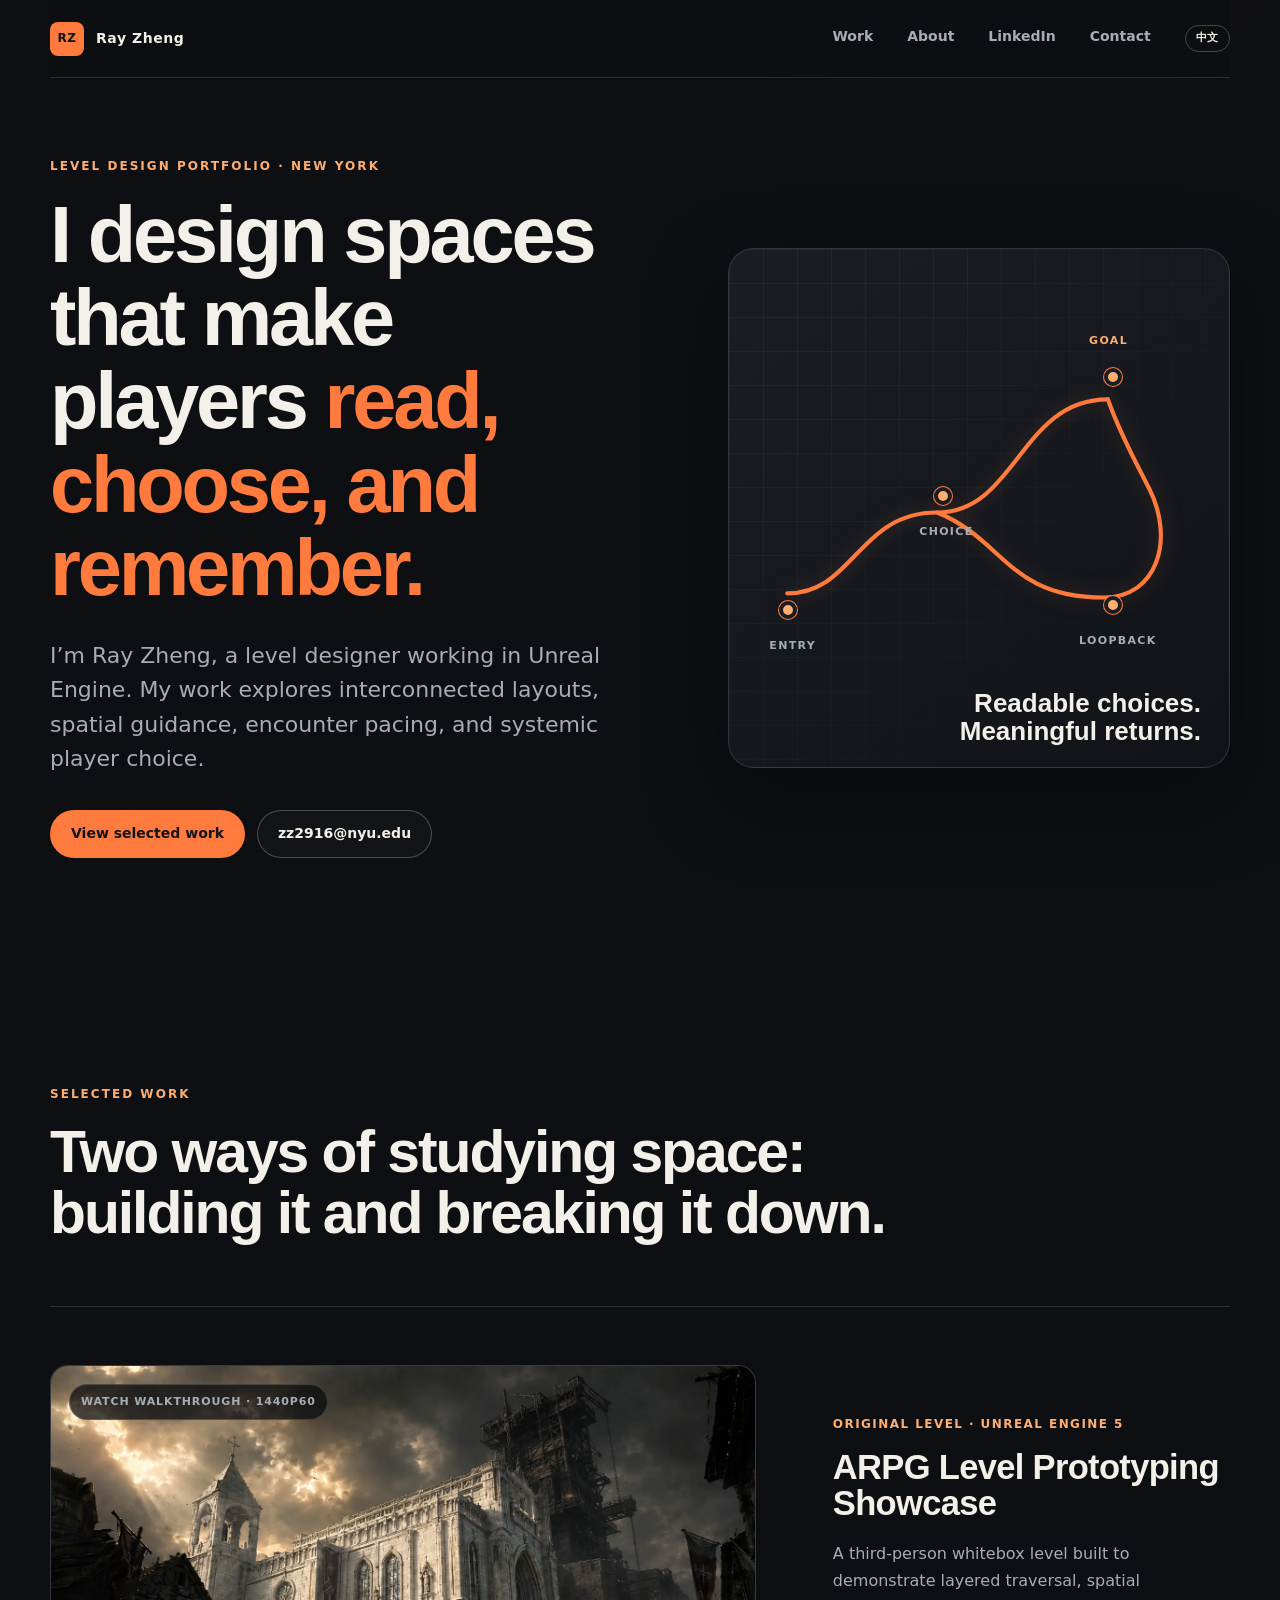
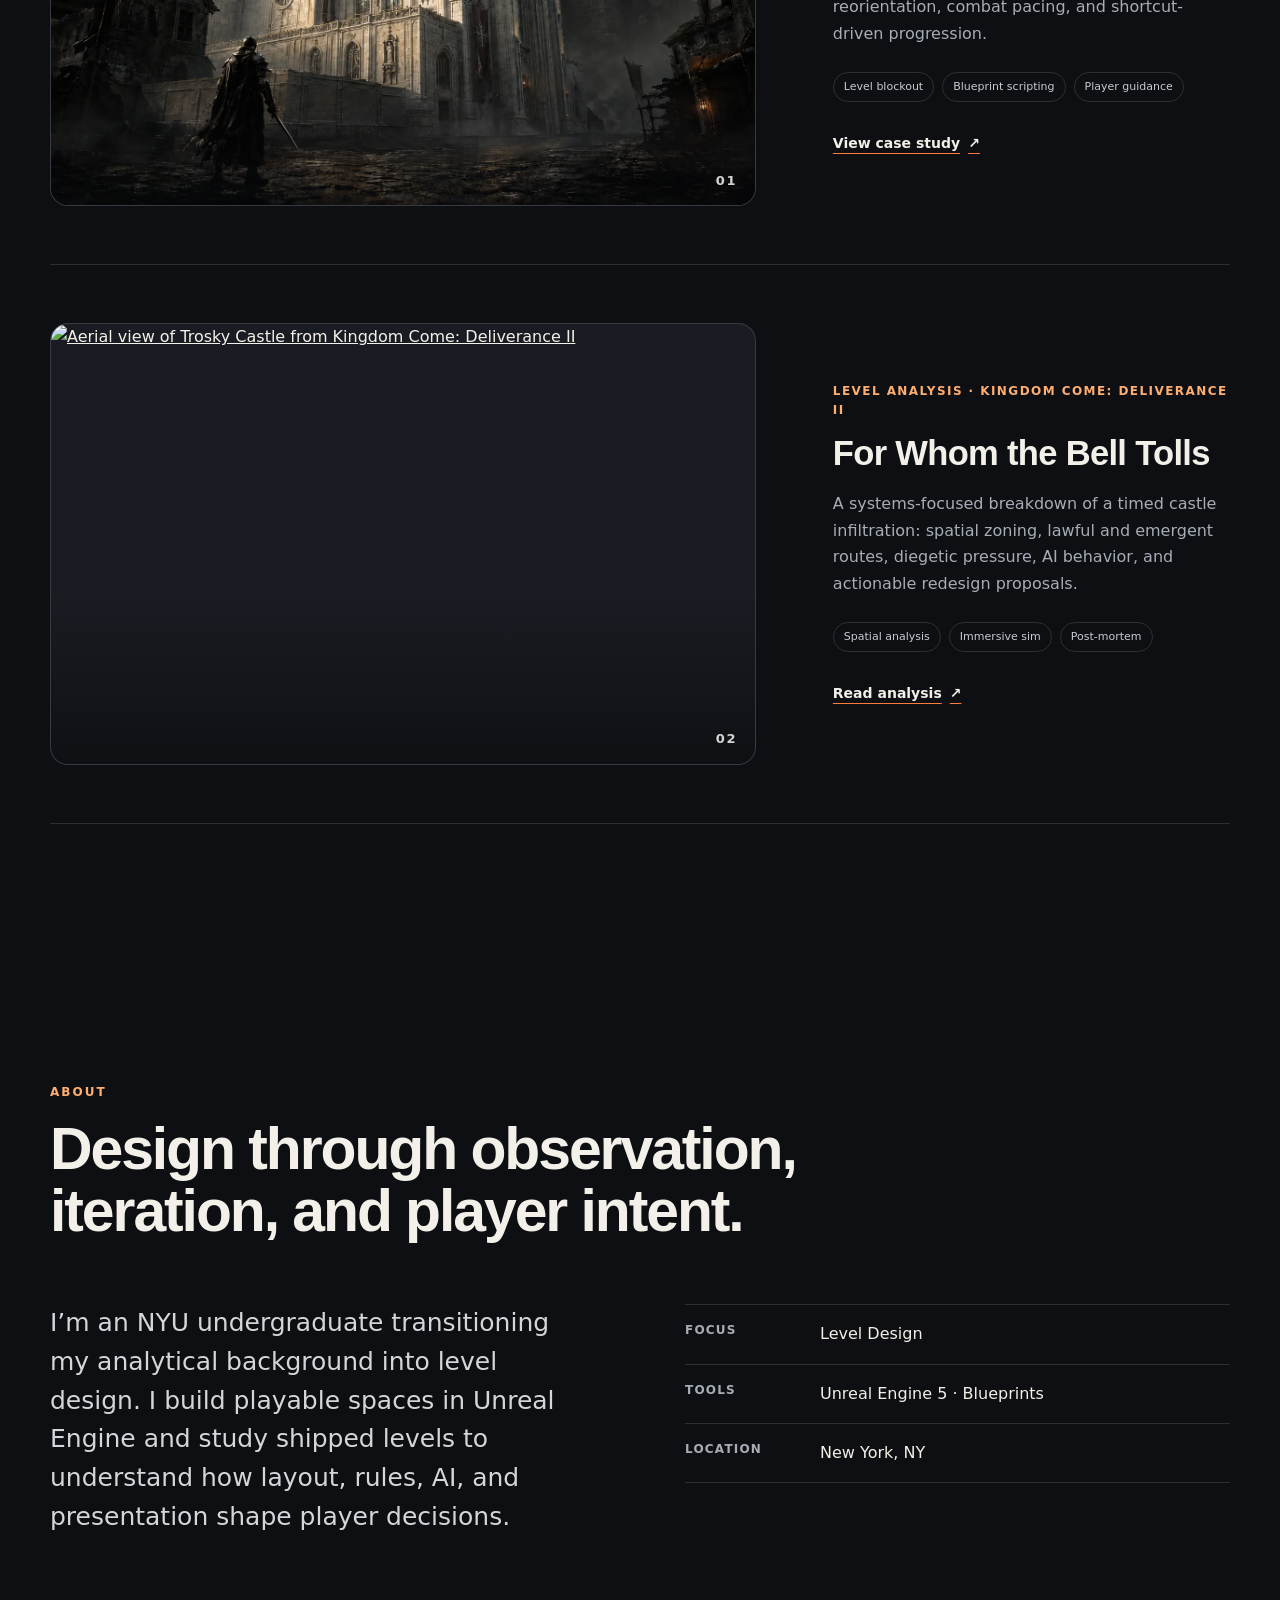
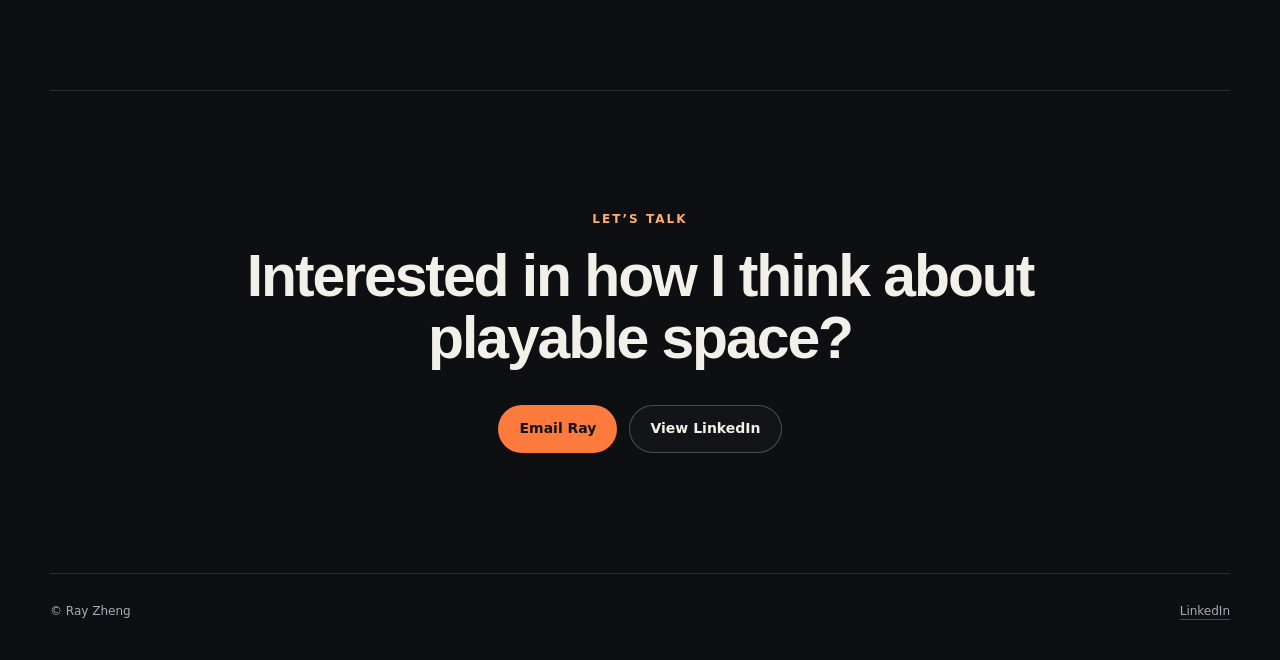
==== commit dec79228: "Add complete Chinese portfolio pages" ====
--- a/index.html
+++ b/index.html
@@ -21,6 +21,7 @@
       <a href="#about">About</a>
       <a href="https://www.linkedin.com/in/ray-zerui-zheng-449203217/" target="_blank" rel="noopener">LinkedIn</a>
       <a href="mailto:zz2916@nyu.edu">Contact</a>
+      <a class="language-link" href="zh/index.html" lang="zh-CN">中文</a>
     </nav>
   </header>
 
--- a/assets/styles.css
+++ b/assets/styles.css
@@ -96,6 +96,15 @@
   transition: color 160ms ease;
 }
 .site-nav a:hover, .site-nav a:focus-visible { color: var(--text); }
+.site-nav .language-link {
+  padding: 3px 10px;
+  border: 1px solid var(--line-strong);
+  border-radius: 999px;
+  color: var(--text);
+  font-size: 11px;
+  letter-spacing: .06em;
+}
+.site-nav .language-link:hover { border-color: var(--accent); color: var(--accent-soft); }
 .nav-toggle {
   display: none;
   border: 0;
@@ -473,6 +482,17 @@
 .has-reveal .reveal { opacity: 0; transform: translateY(18px); transition: opacity 650ms ease, transform 650ms ease; }
 .has-reveal .reveal.is-visible { opacity: 1; transform: translateY(0); }
 
+.zh-page {
+  --display: "Microsoft YaHei", "PingFang SC", "Noto Sans CJK SC", "Segoe UI", sans-serif;
+  letter-spacing: .01em;
+}
+.zh-page h1, .zh-page h2, .zh-page h3 { letter-spacing: -.025em; line-height: 1.16; }
+.zh-page h1 { font-weight: 720; }
+.zh-page h2, .zh-page h3 { font-weight: 700; }
+.zh-page .hero h1 { max-width: 770px; }
+.zh-page .hero-lede, .zh-page .case-intro { line-height: 1.75; }
+.zh-page .prose { line-height: 1.85; }
+
 @media (max-width: 900px) {
   :root { --shell: min(100% - 32px, 720px); }
   .hero { grid-template-columns: 1fr; min-height: auto; padding-top: 78px; }
@@ -507,6 +527,7 @@
   }
   .site-nav.is-open { display: flex; }
   .site-nav a { padding: 13px 4px; }
+  .site-nav .language-link { width: max-content; margin: 8px 0; padding: 5px 12px; }
   .hero { padding-block: 64px 78px; }
   h1 { font-size: clamp(46px, 15vw, 72px); }
   h2 { font-size: 40px; }
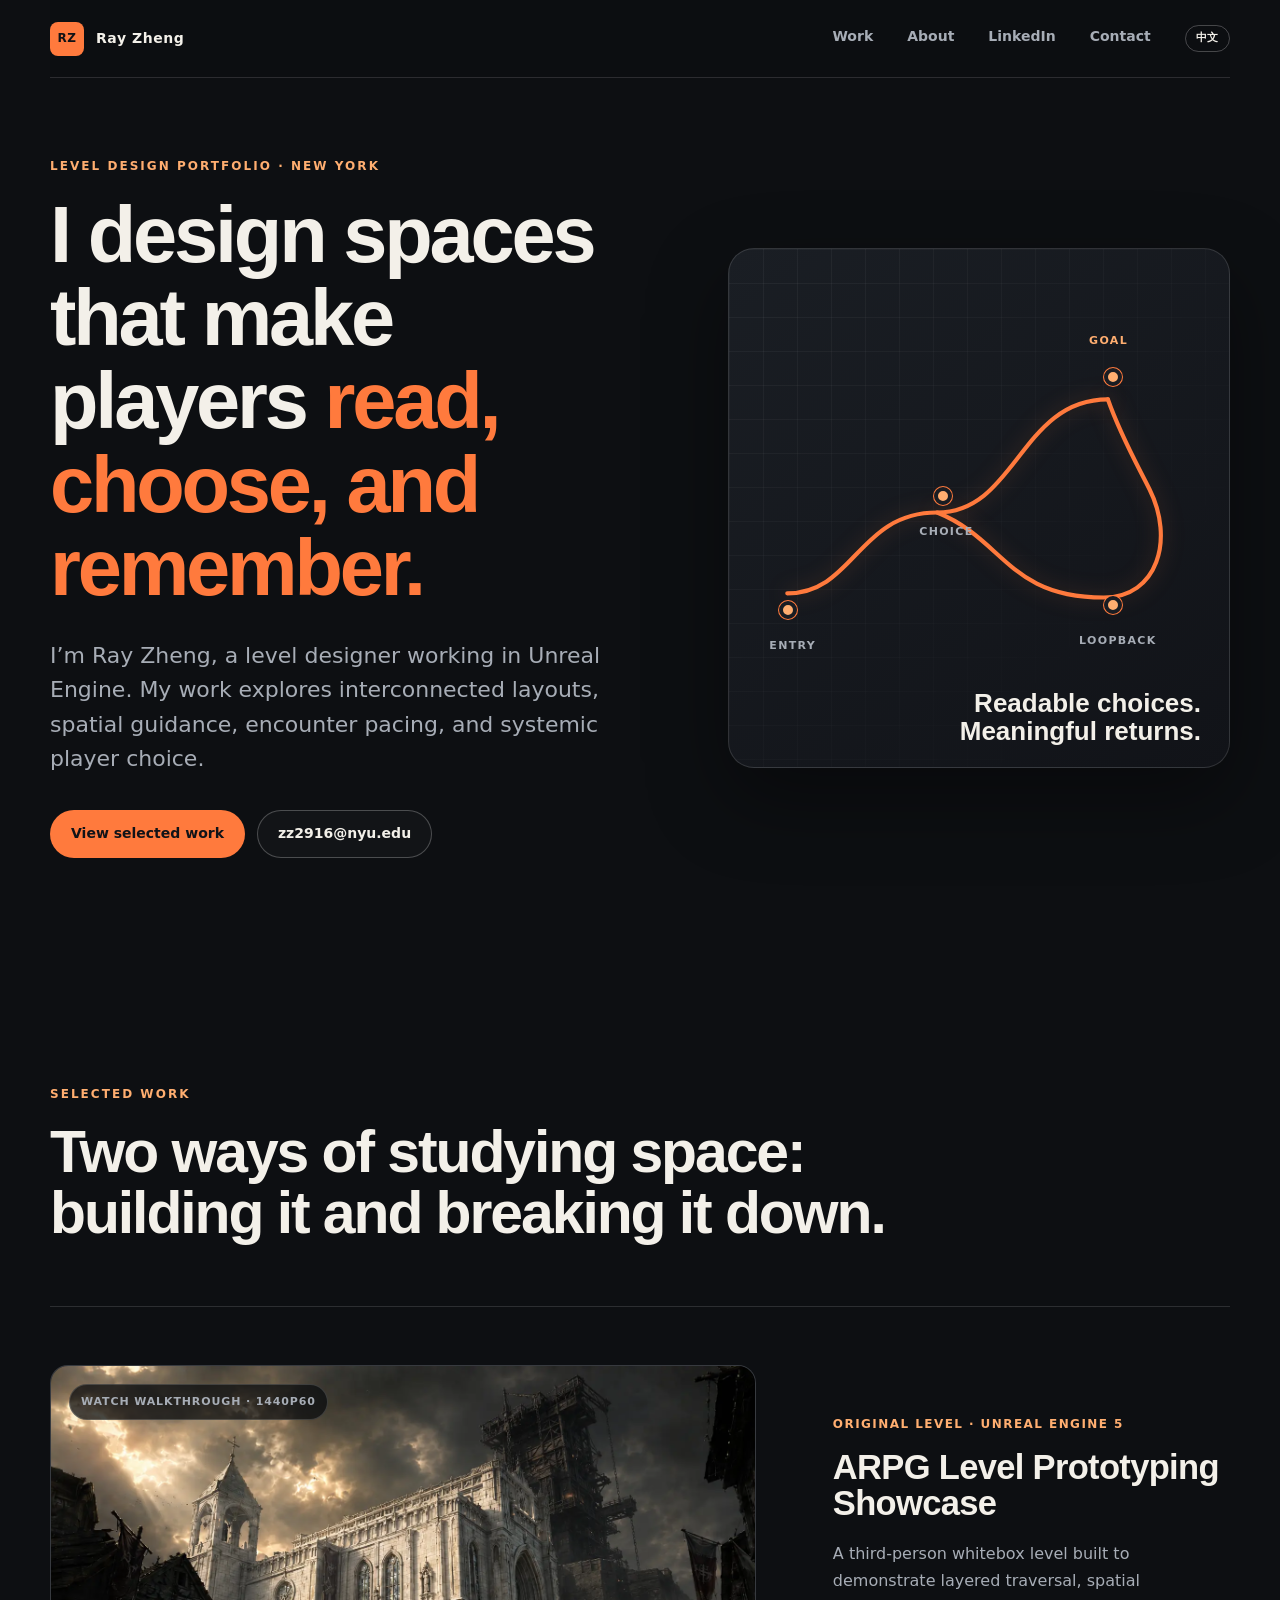
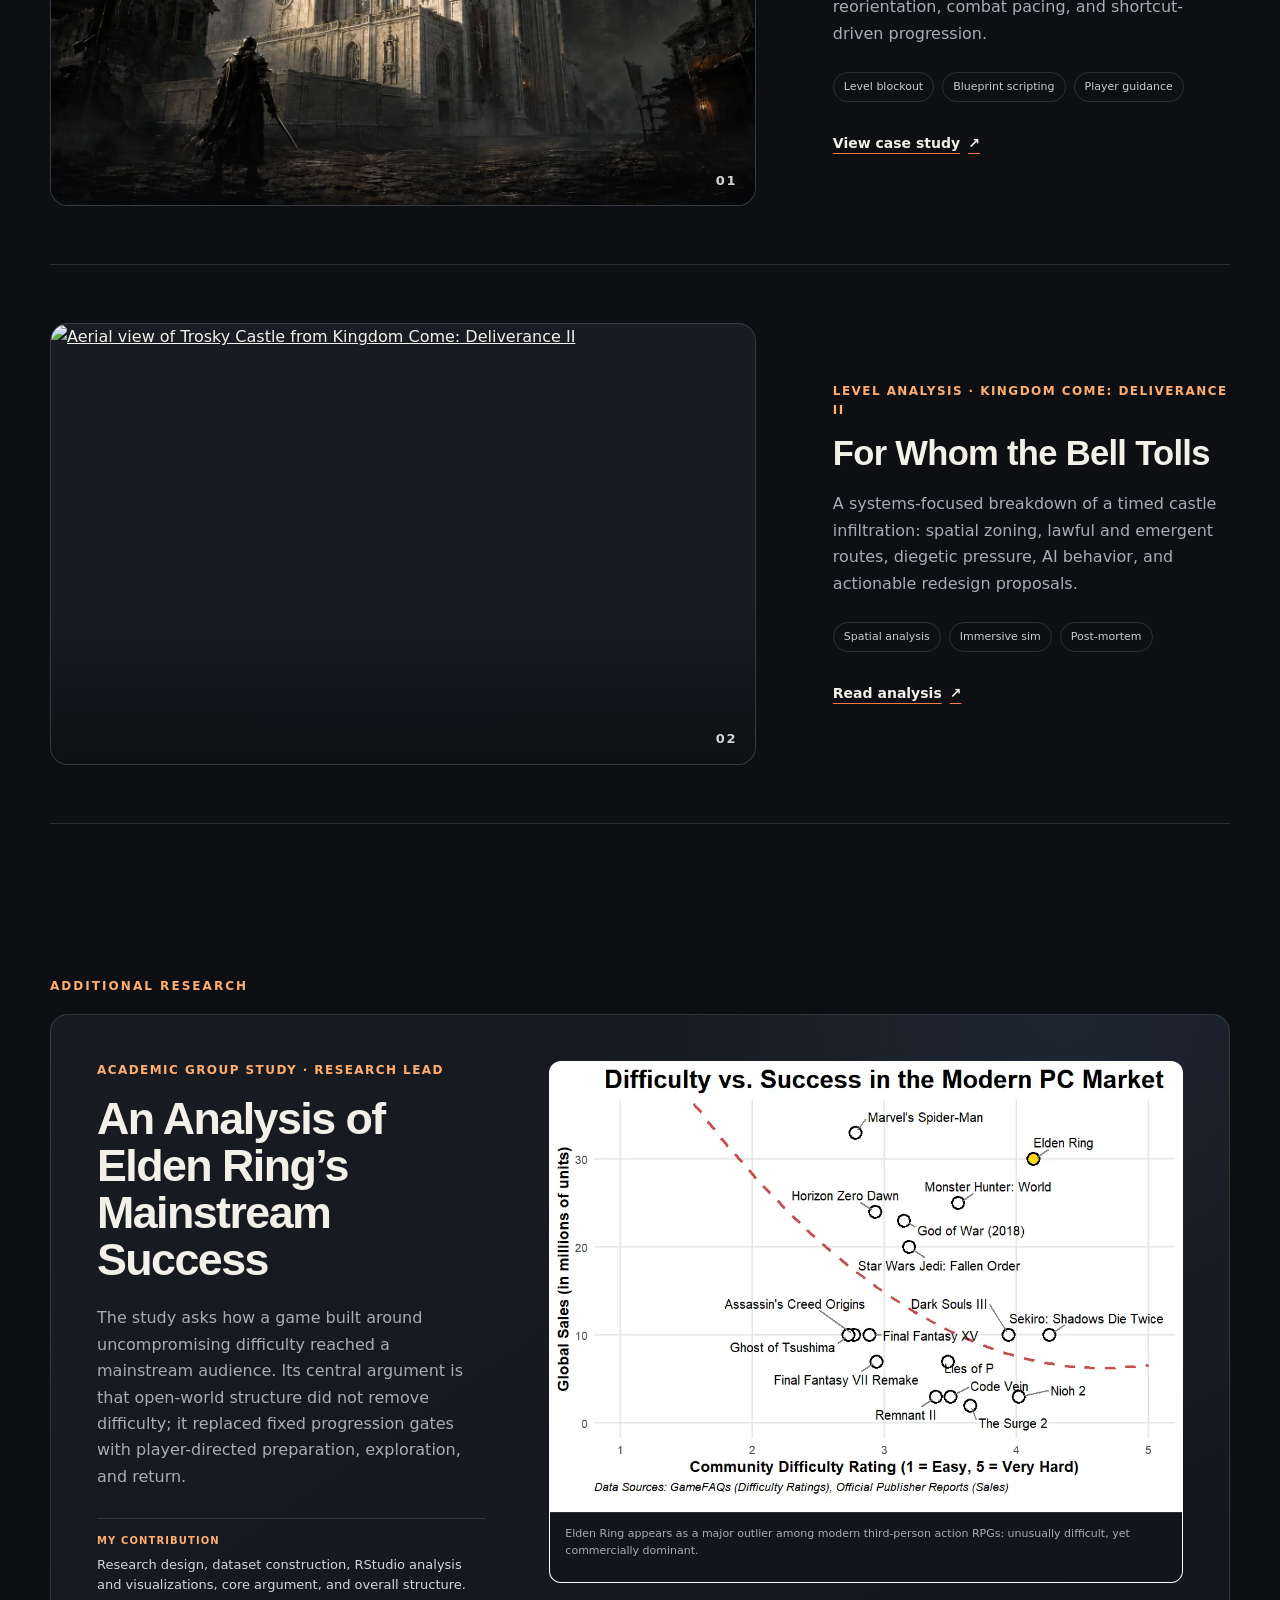
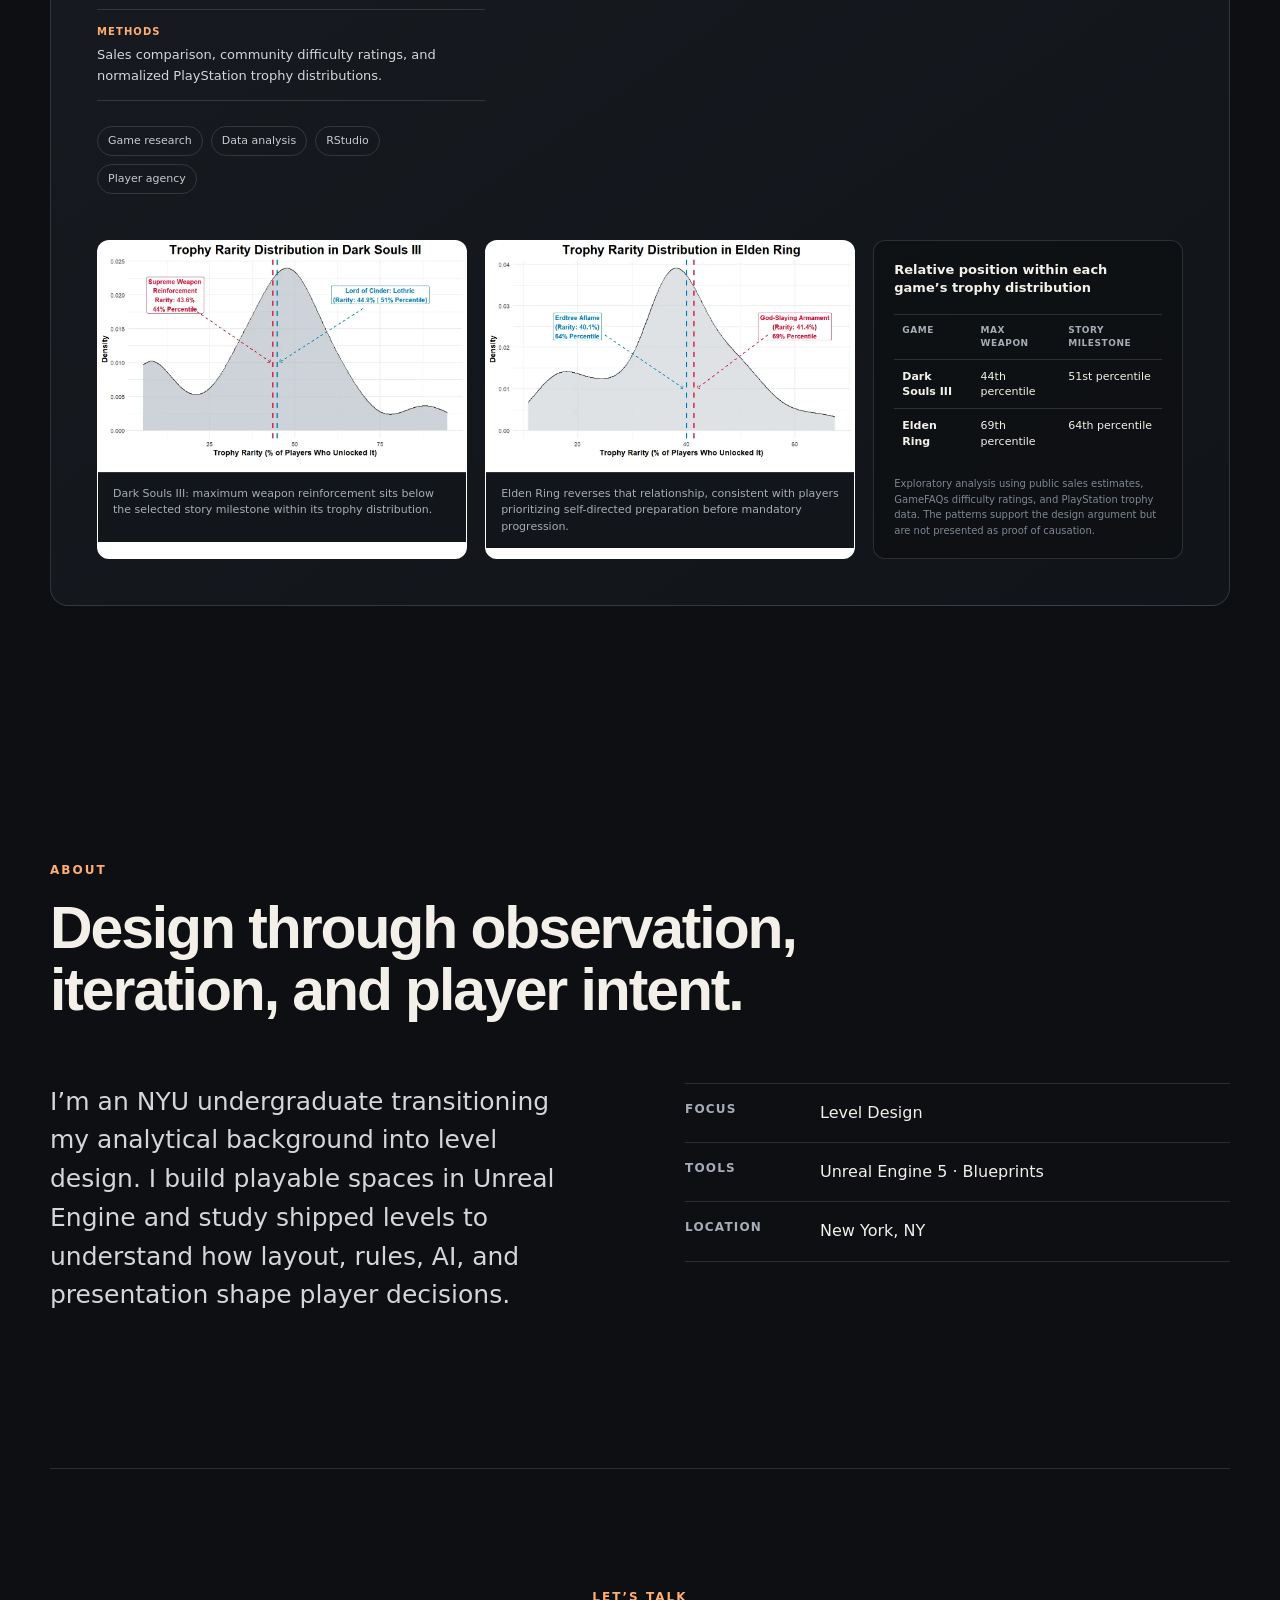
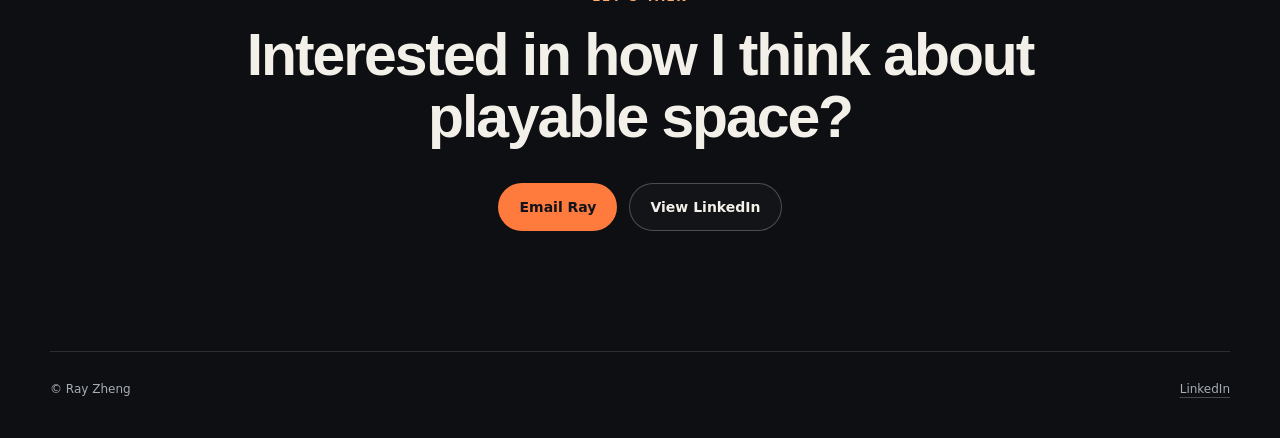
==== commit cf8151fa: "Add Elden Ring research section" ====
--- a/index.html
+++ b/index.html
@@ -99,6 +99,64 @@
       </article>
     </section>
 
+    <section class="research section-shell" id="research">
+      <p class="eyebrow reveal">Additional research</p>
+      <article class="research-card reveal">
+        <div class="research-intro">
+          <div class="research-summary">
+            <p class="project-kicker">Academic group study · Research lead</p>
+            <h2>An Analysis of Elden Ring’s Mainstream Success</h2>
+            <p>The study asks how a game built around uncompromising difficulty reached a mainstream audience. Its central argument is that open-world structure did not remove difficulty; it replaced fixed progression gates with player-directed preparation, exploration, and return.</p>
+            <dl class="research-meta">
+              <div><dt>My contribution</dt><dd>Research design, dataset construction, RStudio analysis and visualizations, core argument, and overall structure.</dd></div>
+              <div><dt>Methods</dt><dd>Sales comparison, community difficulty ratings, and normalized PlayStation trophy distributions.</dd></div>
+            </dl>
+            <ul class="tag-list" aria-label="Research tags">
+              <li>Game research</li><li>Data analysis</li><li>RStudio</li><li>Player agency</li>
+            </ul>
+          </div>
+
+          <figure class="research-chart research-chart-primary">
+            <a href="assets/images/elden-ring-difficulty-sales.webp" target="_blank" rel="noopener" aria-label="Open the full-size difficulty and sales chart">
+              <img src="assets/images/elden-ring-difficulty-sales.webp" alt="Scatter plot comparing community difficulty ratings and sales of modern PC action RPGs, with Elden Ring highlighted as an outlier" loading="lazy">
+            </a>
+            <figcaption>Elden Ring appears as a major outlier among modern third-person action RPGs: unusually difficult, yet commercially dominant.</figcaption>
+          </figure>
+        </div>
+
+        <div class="research-evidence">
+          <div class="research-chart-pair" aria-label="Trophy distribution comparison">
+            <figure class="research-chart">
+              <a href="assets/images/dark-souls-3-trophy-distribution.webp" target="_blank" rel="noopener" aria-label="Open the full-size Dark Souls III trophy distribution chart">
+                <img src="assets/images/dark-souls-3-trophy-distribution.webp" alt="Distribution of Dark Souls III trophy rarity highlighting maximum weapon reinforcement and a late story milestone" loading="lazy">
+              </a>
+              <figcaption>Dark Souls III: maximum weapon reinforcement sits below the selected story milestone within its trophy distribution.</figcaption>
+            </figure>
+            <figure class="research-chart">
+              <a href="assets/images/elden-ring-trophy-distribution.webp" target="_blank" rel="noopener" aria-label="Open the full-size Elden Ring trophy distribution chart">
+                <img src="assets/images/elden-ring-trophy-distribution.webp" alt="Distribution of Elden Ring trophy rarity highlighting maximum weapon reinforcement and a mid-to-late story milestone" loading="lazy">
+              </a>
+              <figcaption>Elden Ring reverses that relationship, consistent with players prioritizing self-directed preparation before mandatory progression.</figcaption>
+            </figure>
+          </div>
+
+          <div class="research-table-card">
+            <p class="research-table-title">Relative position within each game’s trophy distribution</p>
+            <div class="research-table-scroll">
+              <table>
+                <thead><tr><th>Game</th><th>Max weapon</th><th>Story milestone</th></tr></thead>
+                <tbody>
+                  <tr><td>Dark Souls III</td><td>44th percentile</td><td>51st percentile</td></tr>
+                  <tr><td>Elden Ring</td><td>69th percentile</td><td>64th percentile</td></tr>
+                </tbody>
+              </table>
+            </div>
+            <p class="research-note">Exploratory analysis using public sales estimates, GameFAQs difficulty ratings, and PlayStation trophy data. The patterns support the design argument but are not presented as proof of causation.</p>
+          </div>
+        </div>
+      </article>
+    </section>
+
     <section class="about section-shell" id="about">
       <div class="section-heading reveal">
         <p class="eyebrow">About</p>
--- a/assets/styles.css
+++ b/assets/styles.css
@@ -327,6 +327,78 @@
 .tag-list li { padding: 5px 10px; border: 1px solid var(--line); border-radius: 999px; color: #c8cbd0; font-size: 11px; }
 .text-link { display: inline-flex; gap: 8px; align-items: center; color: var(--text); font-size: 14px; font-weight: 800; text-decoration-color: var(--accent); text-underline-offset: 5px; }
 
+.research { padding-block: 22px 128px; }
+.research > .eyebrow { margin-bottom: 20px; }
+.research-card {
+  padding: clamp(24px, 4vw, 46px);
+  border: 1px solid var(--line);
+  border-radius: var(--radius);
+  background:
+    radial-gradient(circle at 86% 0%, rgba(110, 168, 255, .09), transparent 30rem),
+    linear-gradient(145deg, rgba(25, 29, 35, .96), rgba(18, 21, 26, .96));
+}
+.research-intro {
+  display: grid;
+  grid-template-columns: minmax(290px, .76fr) minmax(0, 1.24fr);
+  gap: clamp(30px, 5vw, 64px);
+  align-items: start;
+}
+.research-summary h2 { margin-bottom: 22px; font-size: clamp(31px, 3.5vw, 48px); }
+.research-summary > p:not(.project-kicker) { color: var(--muted); }
+.research-meta { margin: 28px 0 0; }
+.research-meta div { padding: 14px 0; border-top: 1px solid var(--line); }
+.research-meta div:last-child { border-bottom: 1px solid var(--line); }
+.research-meta dt {
+  margin-bottom: 5px;
+  color: var(--accent-soft);
+  font-size: 10px;
+  font-weight: 800;
+  letter-spacing: .11em;
+  text-transform: uppercase;
+}
+.research-meta dd { margin: 0; color: #d4d6da; font-size: 13px; line-height: 1.55; }
+.research-chart {
+  overflow: hidden;
+  margin: 0;
+  border: 1px solid var(--line);
+  border-radius: 12px;
+  background: #fff;
+}
+.research-chart a { display: block; background: #fff; }
+.research-chart img { width: 100%; height: auto; }
+.research-chart figcaption {
+  min-height: 70px;
+  padding: 13px 15px;
+  border-top: 1px solid var(--line);
+  color: var(--muted);
+  background: #12151a;
+  font-size: 11px;
+  line-height: 1.5;
+}
+.research-evidence {
+  display: grid;
+  grid-template-columns: minmax(0, 1.42fr) minmax(280px, .58fr);
+  gap: 18px;
+  margin-top: 18px;
+}
+.research-chart-pair { display: grid; grid-template-columns: 1fr 1fr; gap: 18px; }
+.research-table-card {
+  display: flex;
+  flex-direction: column;
+  justify-content: space-between;
+  padding: 20px;
+  border: 1px solid var(--line);
+  border-radius: 12px;
+  background: rgba(10, 12, 15, .5);
+}
+.research-table-title { margin-bottom: 17px; font-size: 13px; font-weight: 750; line-height: 1.4; }
+.research-table-scroll { overflow-x: auto; }
+.research-table-card table { width: 100%; border-collapse: collapse; font-size: 11px; line-height: 1.4; }
+.research-table-card th, .research-table-card td { padding: 9px 8px; border-top: 1px solid var(--line); text-align: left; vertical-align: top; }
+.research-table-card th { color: var(--muted); font-size: 9px; letter-spacing: .06em; text-transform: uppercase; }
+.research-table-card td:first-child { color: var(--text); font-weight: 700; }
+.research-note { margin: 18px 0 0; color: #7f8792; font-size: 10px; line-height: 1.55; }
+
 .about { padding-block: 128px; }
 .about-grid { display: grid; grid-template-columns: 1fr 1fr; gap: 90px; }
 .about-grid > p { max-width: 650px; color: #d4d6da; font-size: clamp(19px, 2vw, 25px); line-height: 1.55; }
@@ -386,7 +458,6 @@
 .video-meta a { color: var(--text); text-decoration-color: var(--accent); text-underline-offset: 4px; }
 .case-cover { margin-bottom: 120px; }
 .case-cover img { width: 100%; max-height: 720px; border-radius: 22px; object-fit: cover; }
-.project-cover { margin-bottom: 72px; }
 figcaption { margin-top: 12px; color: var(--muted); font-size: 12px; }
 .case-section { padding-block: 110px; border-top: 1px solid var(--line); }
 .case-section.two-column { display: grid; grid-template-columns: 1fr 1fr; gap: 90px; }
@@ -439,13 +510,29 @@
 .legend-enemy { color: #ff4545; }
 .legend-vertical { color: #f3dc28; }
 .legend-shortcut { color: #3de9df; }
-.breakdown-list { display: grid; gap: 28px; }
-.breakdown { display: grid; grid-template-columns: 1.1fr .9fr; gap: 55px; align-items: center; padding: 28px 0; border-top: 1px solid var(--line); }
-.breakdown:last-child { border-bottom: 1px solid var(--line); }
-.media-slot { display: grid; aspect-ratio: 16/9; place-items: center; border: 1px dashed var(--line-strong); border-radius: 14px; color: var(--muted); background: var(--bg-soft); font-size: 12px; text-transform: uppercase; letter-spacing: .09em; }
-.breakdown > div:last-child > span { color: var(--accent-soft); font-size: 11px; font-weight: 800; }
-.breakdown h3 { margin: 25px 0 15px; }
-.breakdown p { color: var(--muted); }
+.case-gallery { display: grid; grid-template-columns: repeat(2, minmax(0, 1fr)); gap: 24px; }
+.gallery-card { min-width: 0; overflow: hidden; border: 1px solid var(--line); border-radius: var(--radius); background: var(--panel); }
+.gallery-card-head { min-height: 255px; padding: 30px; }
+.gallery-card-head > span { color: var(--accent-soft); font-size: 11px; font-weight: 800; letter-spacing: .1em; }
+.gallery-card-head h3 { margin: 24px 0 14px; }
+.gallery-card-head p { color: var(--muted); font-size: 14px; }
+.carousel { outline: none; }
+.carousel:focus-visible { box-shadow: inset 0 0 0 2px var(--accent); }
+.carousel-viewport { overflow: hidden; border-top: 1px solid var(--line); }
+.carousel-track { display: flex; transform: translateX(0); transition: transform 420ms cubic-bezier(.2,.75,.25,1); touch-action: pan-y; }
+.carousel-slide { flex: 0 0 100%; min-width: 0; margin: 0; background: var(--bg-soft); }
+.carousel-slide > img, .carousel-slide > video { display: block; width: 100%; aspect-ratio: 16 / 9; object-fit: cover; }
+.carousel-slide figcaption { min-height: 76px; padding: 15px 18px; border-top: 1px solid var(--line); color: var(--muted); font-size: 12px; line-height: 1.55; }
+.carousel-controls { display: flex; align-items: center; justify-content: flex-end; gap: 13px; padding: 12px 16px; border-top: 1px solid var(--line); background: #15181d; }
+.carousel-controls button { display: grid; width: 36px; height: 36px; place-items: center; border: 1px solid var(--line-strong); border-radius: 50%; color: var(--text); background: transparent; font: inherit; cursor: pointer; transition: border-color 180ms ease, color 180ms ease, opacity 180ms ease; }
+.carousel-controls button:hover:not(:disabled), .carousel-controls button:focus-visible { border-color: var(--accent); color: var(--accent-soft); }
+.carousel-controls button:disabled { opacity: .32; cursor: default; }
+.carousel-controls span { min-width: 40px; color: var(--muted); font-size: 11px; text-align: center; }
+.comparison-pair { display: grid; grid-template-columns: 1fr 1fr; }
+.comparison-pair > div { position: relative; min-width: 0; }
+.comparison-pair > div + div { border-left: 1px solid rgba(255,255,255,.35); }
+.comparison-pair img { display: block; width: 100%; aspect-ratio: 8 / 9; object-fit: cover; }
+.comparison-label { position: absolute; z-index: 1; top: 12px; left: 12px; padding: 5px 9px; border: 1px solid rgba(255,255,255,.18); border-radius: 999px; color: #fff; background: rgba(10,12,15,.75); font-size: 10px; font-weight: 800; letter-spacing: .08em; text-transform: uppercase; backdrop-filter: blur(6px); }
 .wide-figure { margin: 0 0 50px; }
 .wide-figure img { width: 100%; border: 1px solid var(--line); border-radius: var(--radius); }
 .zone { min-height: 220px; }
@@ -498,11 +585,14 @@
   .hero { grid-template-columns: 1fr; min-height: auto; padding-top: 78px; }
   .route-panel { min-height: 480px; }
   .project-card { grid-template-columns: 1fr; gap: 32px; }
+  .research-intro, .research-evidence { grid-template-columns: 1fr; }
   .about-grid, .case-section.two-column { grid-template-columns: 1fr; gap: 36px; }
   .project-meta { grid-template-columns: repeat(2, 1fr); }
   .project-meta div:nth-child(3) { border-left: 0; border-top: 1px solid var(--line); }
   .project-meta div:nth-child(4) { border-top: 1px solid var(--line); }
   .pillar-grid, .zone-grid { grid-template-columns: 1fr; }
+  .case-gallery { grid-template-columns: 1fr; }
+  .gallery-card-head { min-height: auto; }
   .pillar, .zone { min-height: auto; }
   .lighting-comparison { grid-template-columns: 1fr 1fr; }
   .lighting-comparison > div { grid-column: 1 / -1; }
@@ -533,8 +623,11 @@
   h2 { font-size: 40px; }
   .route-panel { min-height: 400px; }
   .work, .about { padding-block: 90px; }
+  .research { padding-block: 10px 90px; }
   .section-heading { margin-bottom: 40px; }
   .project-card { padding-block: 42px; }
+  .research-card { padding: 22px; }
+  .research-chart-pair { grid-template-columns: 1fr; }
   .about-grid { gap: 40px; }
   .fact-list div { grid-template-columns: 90px 1fr; }
   .site-footer { gap: 15px; flex-direction: column; }
@@ -548,7 +641,7 @@
   .video-meta { flex-direction: column; gap: 4px; }
   .case-cover { margin-bottom: 70px; }
   .case-section { padding-block: 80px; }
-  .breakdown { grid-template-columns: 1fr; gap: 26px; }
+  .gallery-card-head { padding: 24px; }
   .diagram-legend { grid-template-columns: 1fr; }
   .issue-grid { grid-template-columns: 1fr; }
   .lighting-comparison { grid-template-columns: 1fr; }
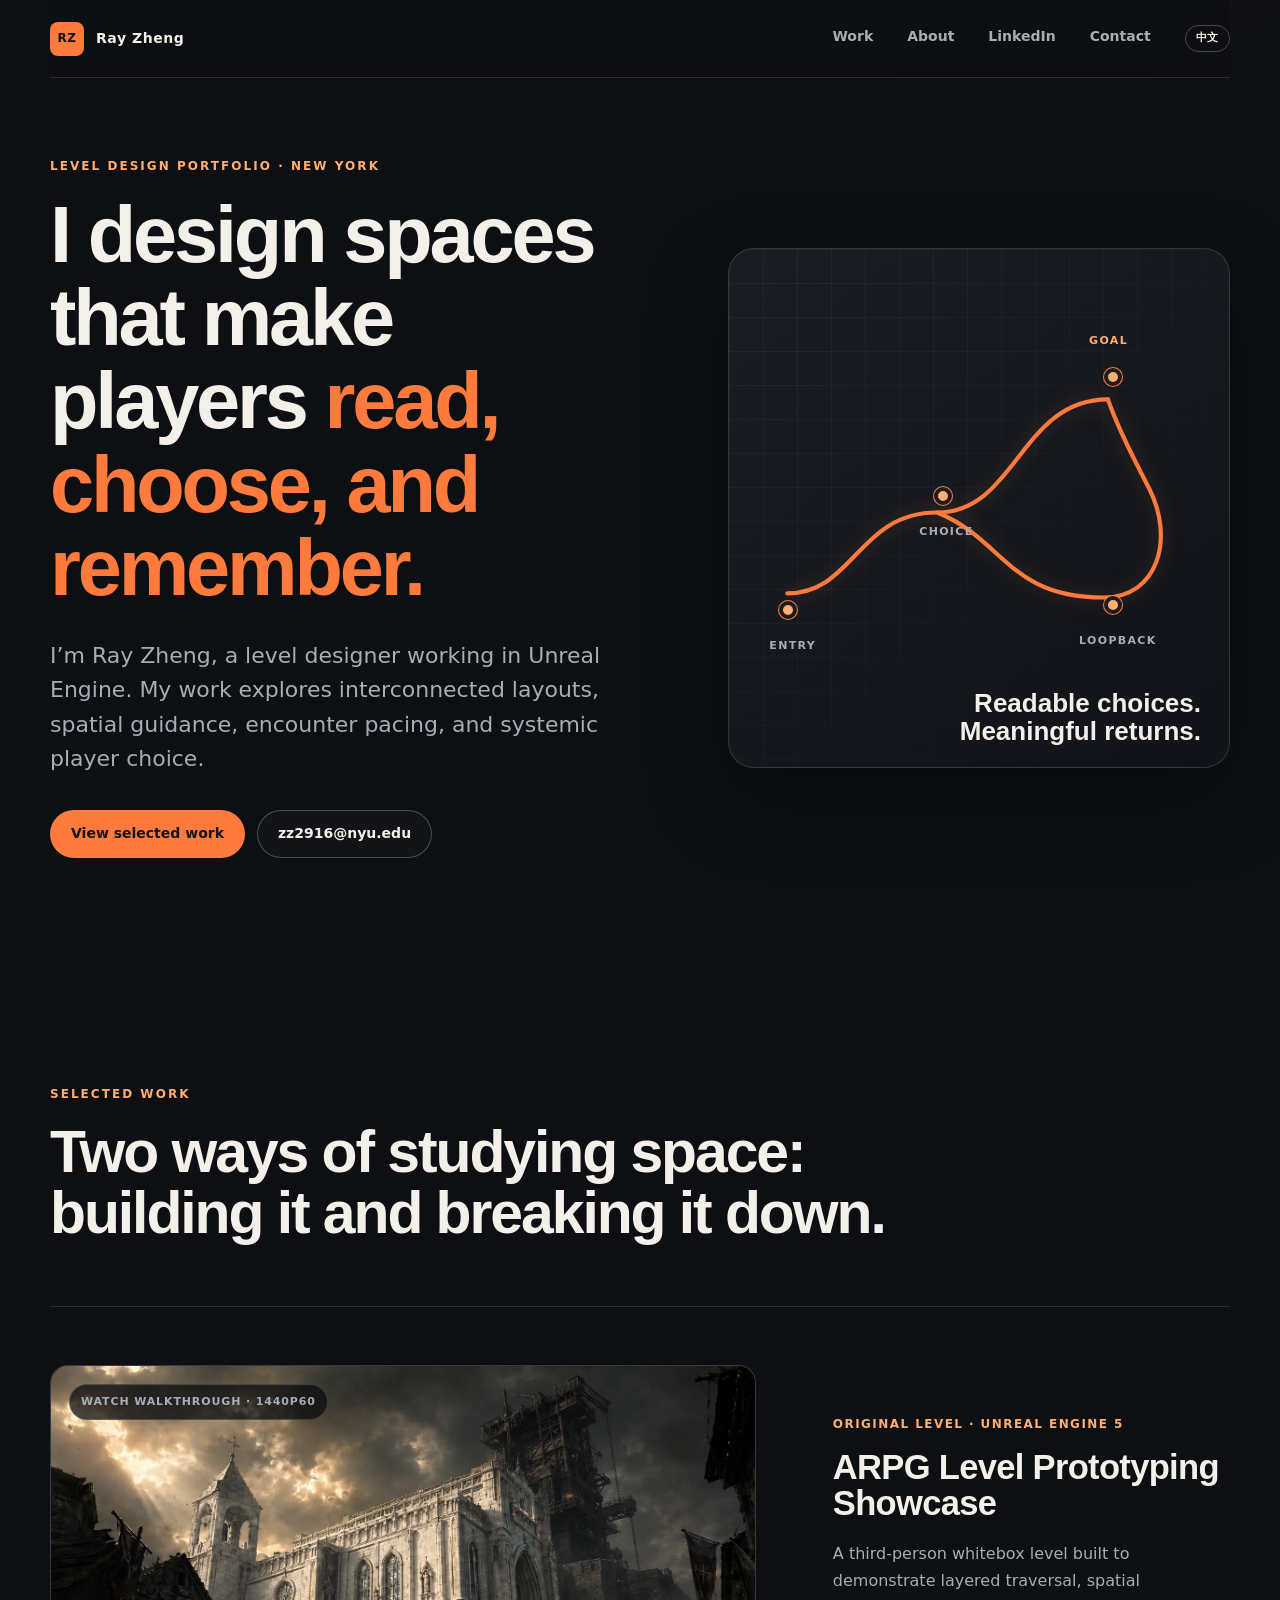
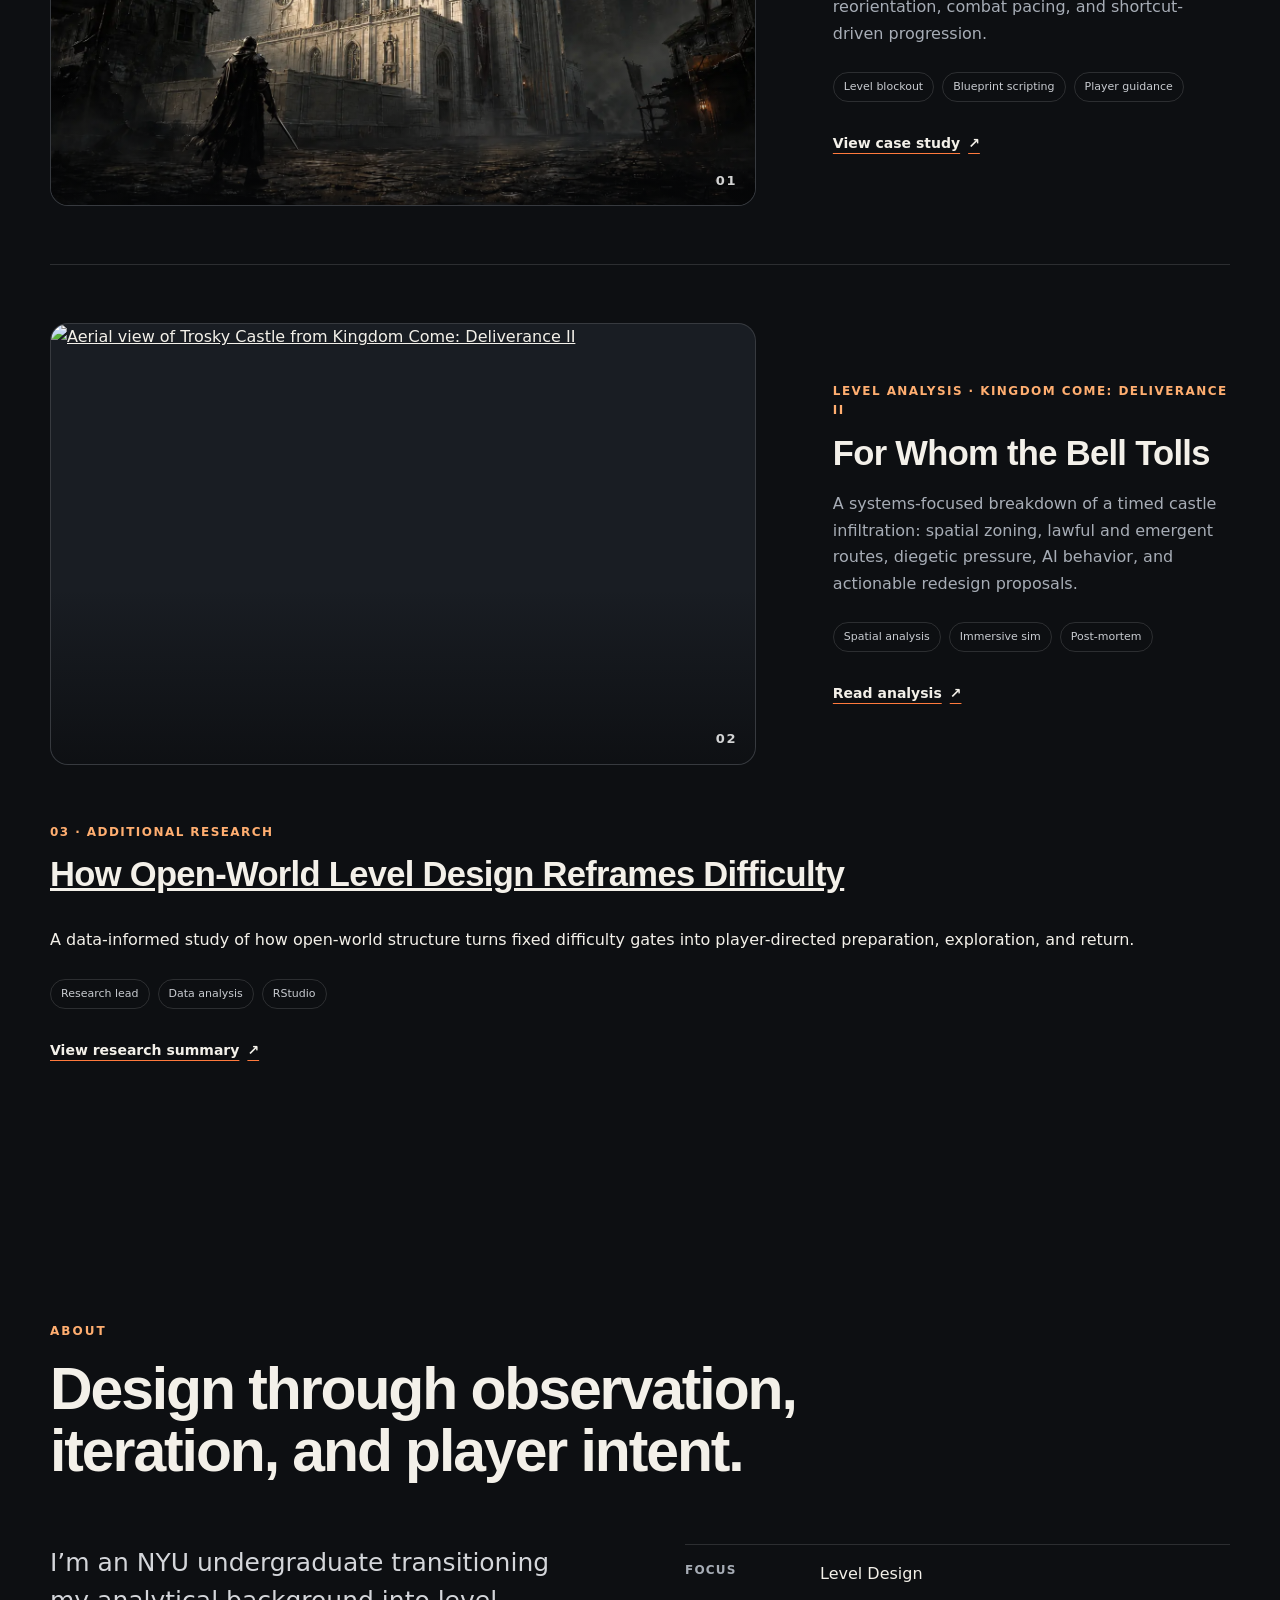
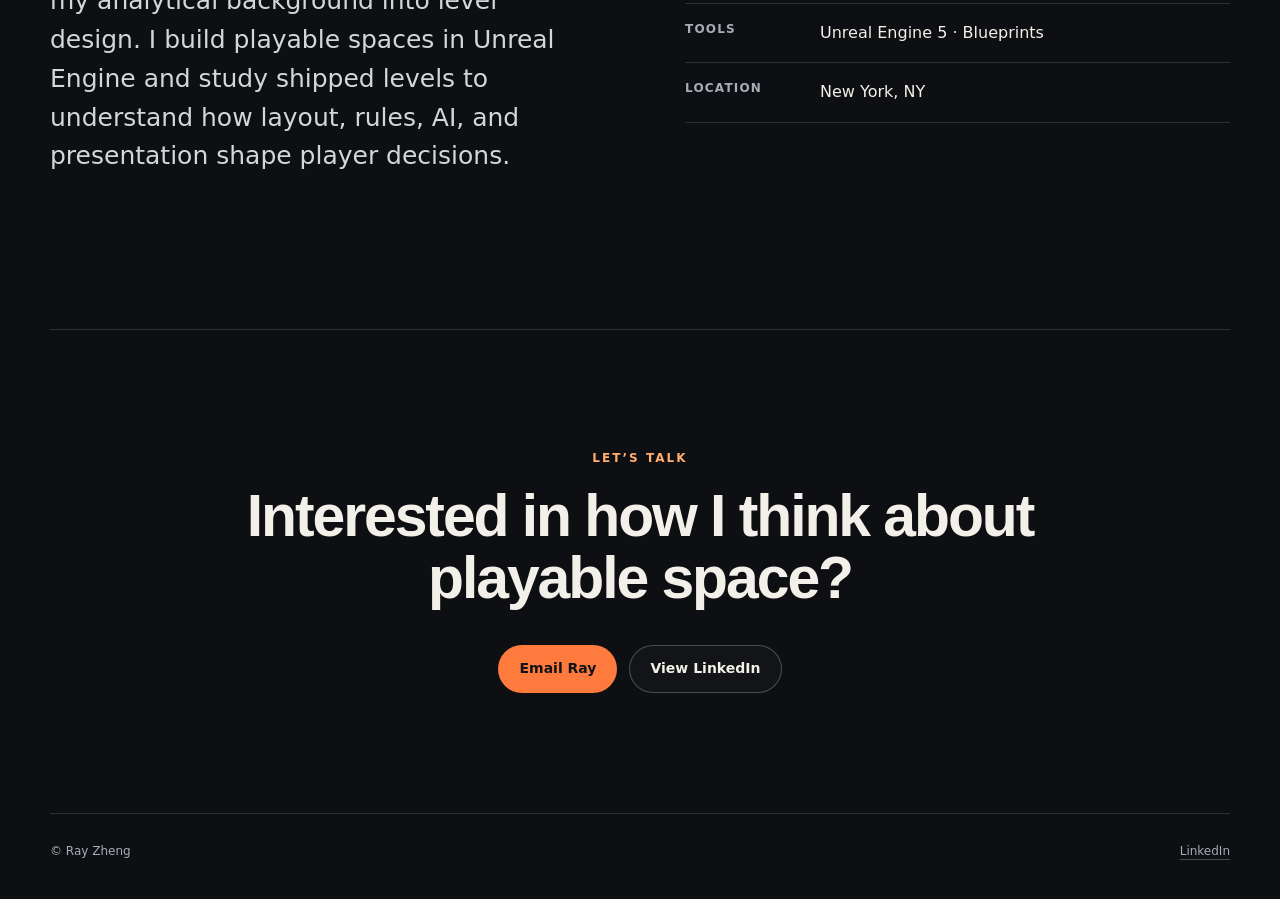
==== commit 50b1b1a5: "Refocus Elden Ring research title on difficulty design" ====
--- a/index.html
+++ b/index.html
@@ -97,62 +97,18 @@
           <a class="text-link" href="projects/kcd2-analysis.html">Read analysis <span aria-hidden="true">↗</span></a>
         </div>
       </article>
-    </section>
 
-    <section class="research section-shell" id="research">
-      <p class="eyebrow reveal">Additional research</p>
-      <article class="research-card reveal">
-        <div class="research-intro">
-          <div class="research-summary">
-            <p class="project-kicker">Academic group study · Research lead</p>
-            <h2>An Analysis of Elden Ring’s Mainstream Success</h2>
-            <p>The study asks how a game built around uncompromising difficulty reached a mainstream audience. Its central argument is that open-world structure did not remove difficulty; it replaced fixed progression gates with player-directed preparation, exploration, and return.</p>
-            <dl class="research-meta">
-              <div><dt>My contribution</dt><dd>Research design, dataset construction, RStudio analysis and visualizations, core argument, and overall structure.</dd></div>
-              <div><dt>Methods</dt><dd>Sales comparison, community difficulty ratings, and normalized PlayStation trophy distributions.</dd></div>
-            </dl>
-            <ul class="tag-list" aria-label="Research tags">
-              <li>Game research</li><li>Data analysis</li><li>RStudio</li><li>Player agency</li>
-            </ul>
-          </div>
-
-          <figure class="research-chart research-chart-primary">
-            <a href="assets/images/elden-ring-difficulty-sales.webp" target="_blank" rel="noopener" aria-label="Open the full-size difficulty and sales chart">
-              <img src="assets/images/elden-ring-difficulty-sales.webp" alt="Scatter plot comparing community difficulty ratings and sales of modern PC action RPGs, with Elden Ring highlighted as an outlier" loading="lazy">
-            </a>
-            <figcaption>Elden Ring appears as a major outlier among modern third-person action RPGs: unusually difficult, yet commercially dominant.</figcaption>
-          </figure>
+      <article class="research-teaser reveal">
+        <div class="research-teaser-title">
+          <p class="project-kicker">03 · Additional research</p>
+          <h3><a href="projects/elden-ring-research.html">How Open-World Level Design Reframes Difficulty</a></h3>
         </div>
-
-        <div class="research-evidence">
-          <div class="research-chart-pair" aria-label="Trophy distribution comparison">
-            <figure class="research-chart">
-              <a href="assets/images/dark-souls-3-trophy-distribution.webp" target="_blank" rel="noopener" aria-label="Open the full-size Dark Souls III trophy distribution chart">
-                <img src="assets/images/dark-souls-3-trophy-distribution.webp" alt="Distribution of Dark Souls III trophy rarity highlighting maximum weapon reinforcement and a late story milestone" loading="lazy">
-              </a>
-              <figcaption>Dark Souls III: maximum weapon reinforcement sits below the selected story milestone within its trophy distribution.</figcaption>
-            </figure>
-            <figure class="research-chart">
-              <a href="assets/images/elden-ring-trophy-distribution.webp" target="_blank" rel="noopener" aria-label="Open the full-size Elden Ring trophy distribution chart">
-                <img src="assets/images/elden-ring-trophy-distribution.webp" alt="Distribution of Elden Ring trophy rarity highlighting maximum weapon reinforcement and a mid-to-late story milestone" loading="lazy">
-              </a>
-              <figcaption>Elden Ring reverses that relationship, consistent with players prioritizing self-directed preparation before mandatory progression.</figcaption>
-            </figure>
-          </div>
-
-          <div class="research-table-card">
-            <p class="research-table-title">Relative position within each game’s trophy distribution</p>
-            <div class="research-table-scroll">
-              <table>
-                <thead><tr><th>Game</th><th>Max weapon</th><th>Story milestone</th></tr></thead>
-                <tbody>
-                  <tr><td>Dark Souls III</td><td>44th percentile</td><td>51st percentile</td></tr>
-                  <tr><td>Elden Ring</td><td>69th percentile</td><td>64th percentile</td></tr>
-                </tbody>
-              </table>
-            </div>
-            <p class="research-note">Exploratory analysis using public sales estimates, GameFAQs difficulty ratings, and PlayStation trophy data. The patterns support the design argument but are not presented as proof of causation.</p>
-          </div>
+        <div class="research-teaser-copy">
+          <p>A data-informed study of how open-world structure turns fixed difficulty gates into player-directed preparation, exploration, and return.</p>
+          <ul class="tag-list" aria-label="Research tags">
+            <li>Research lead</li><li>Data analysis</li><li>RStudio</li>
+          </ul>
+          <a class="text-link" href="projects/elden-ring-research.html">View research summary <span aria-hidden="true">↗</span></a>
         </div>
       </article>
     </section>
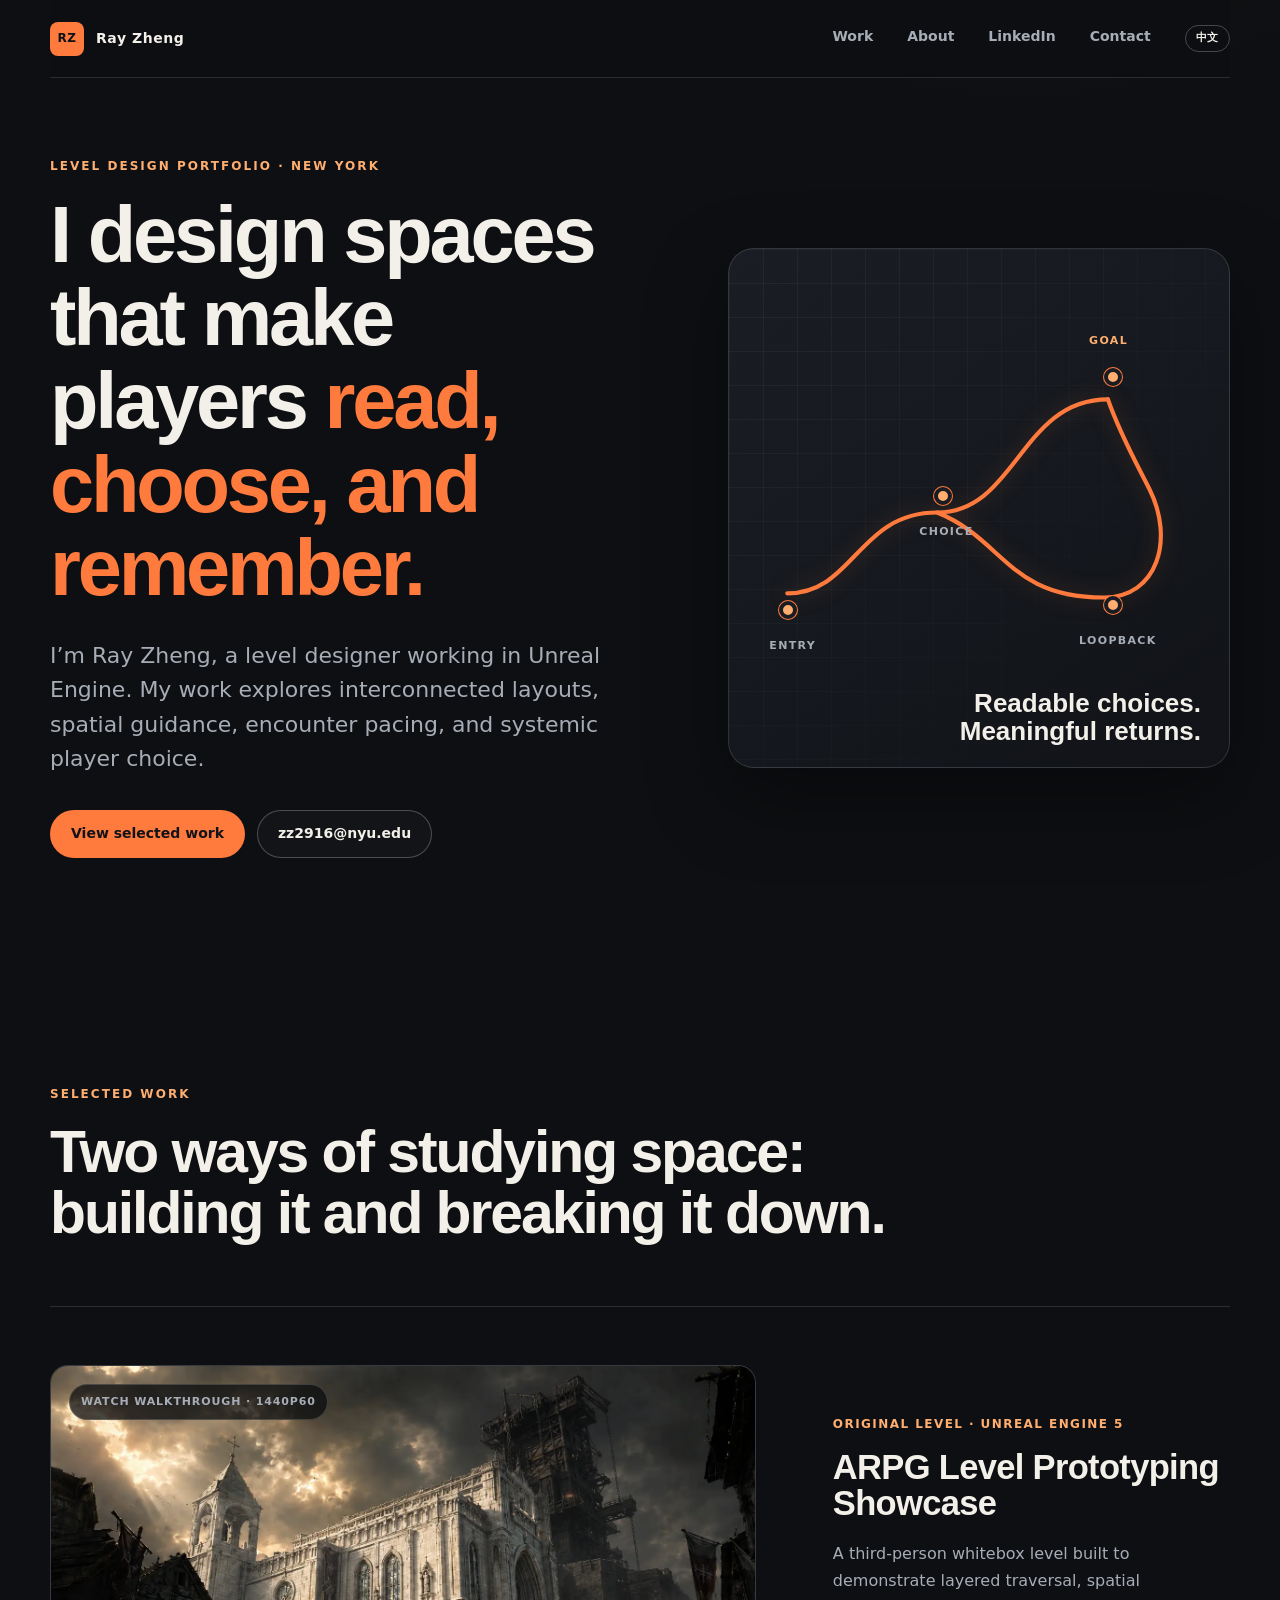
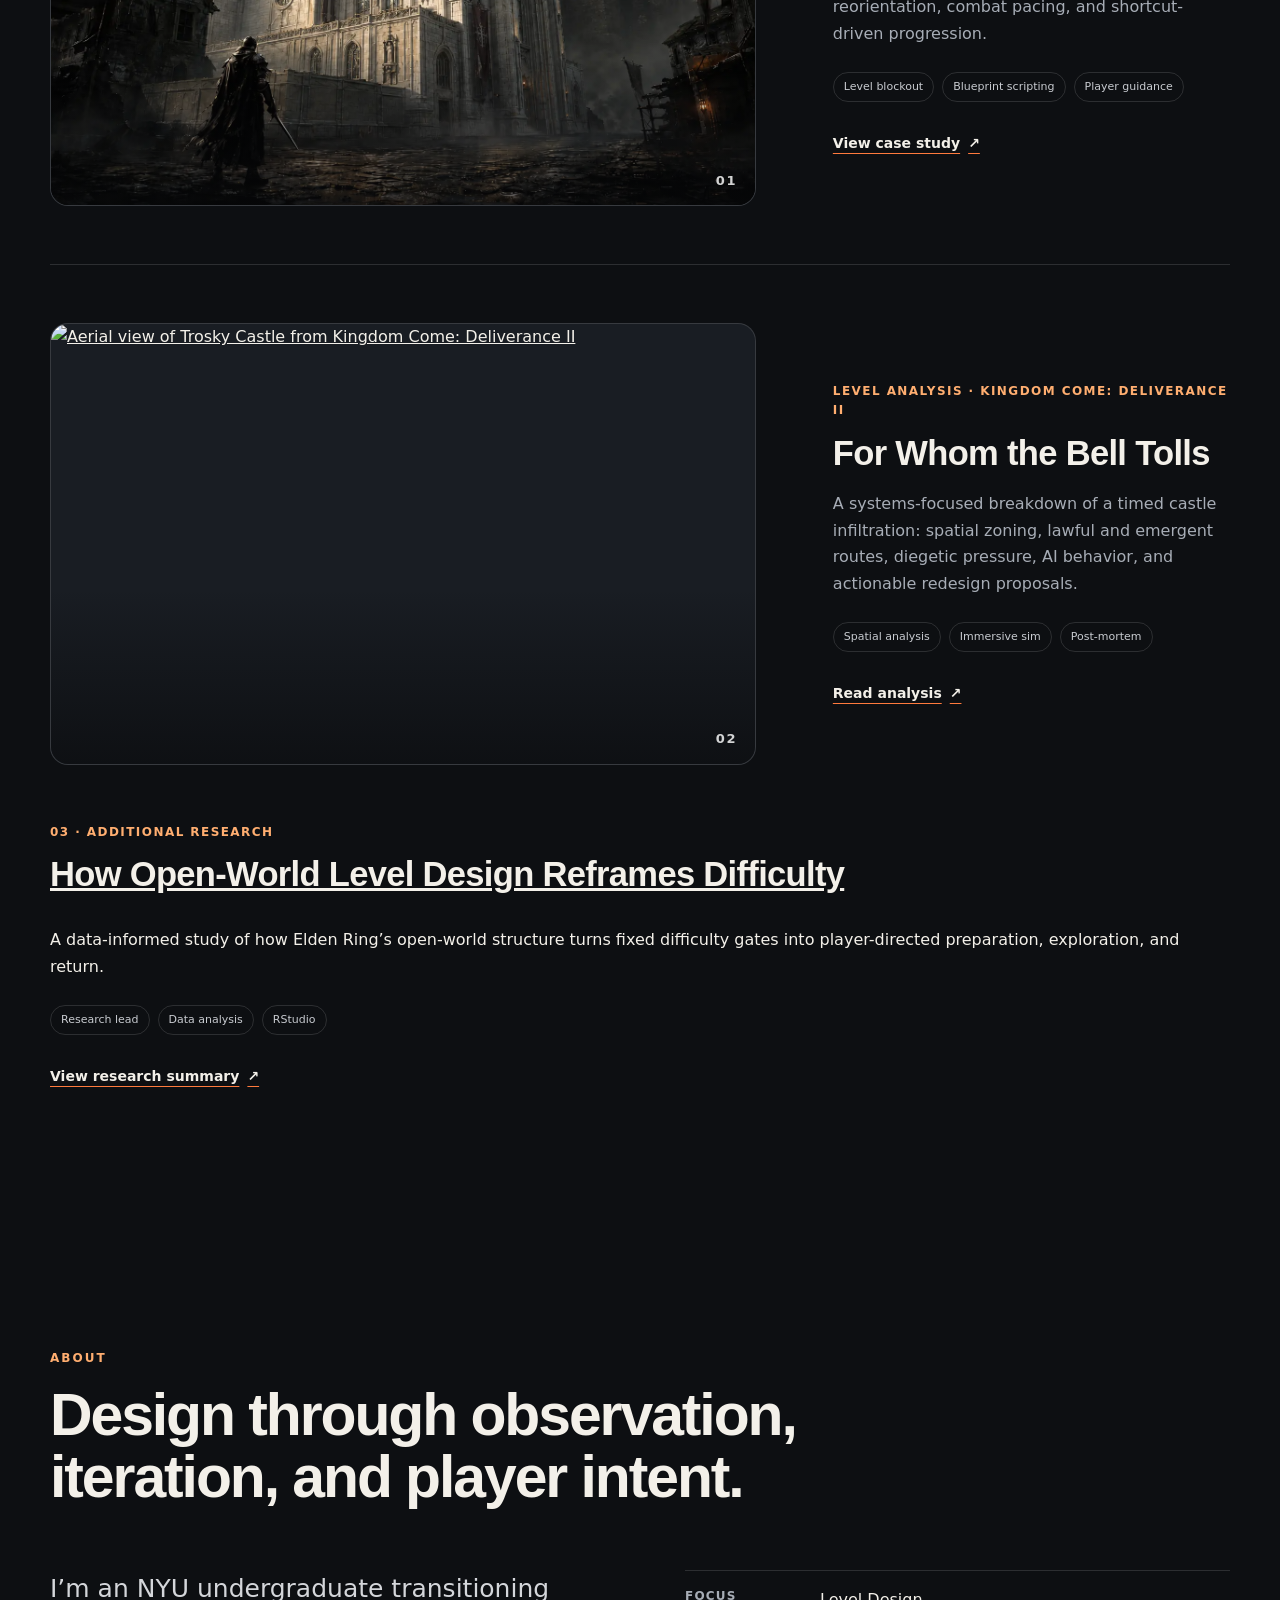
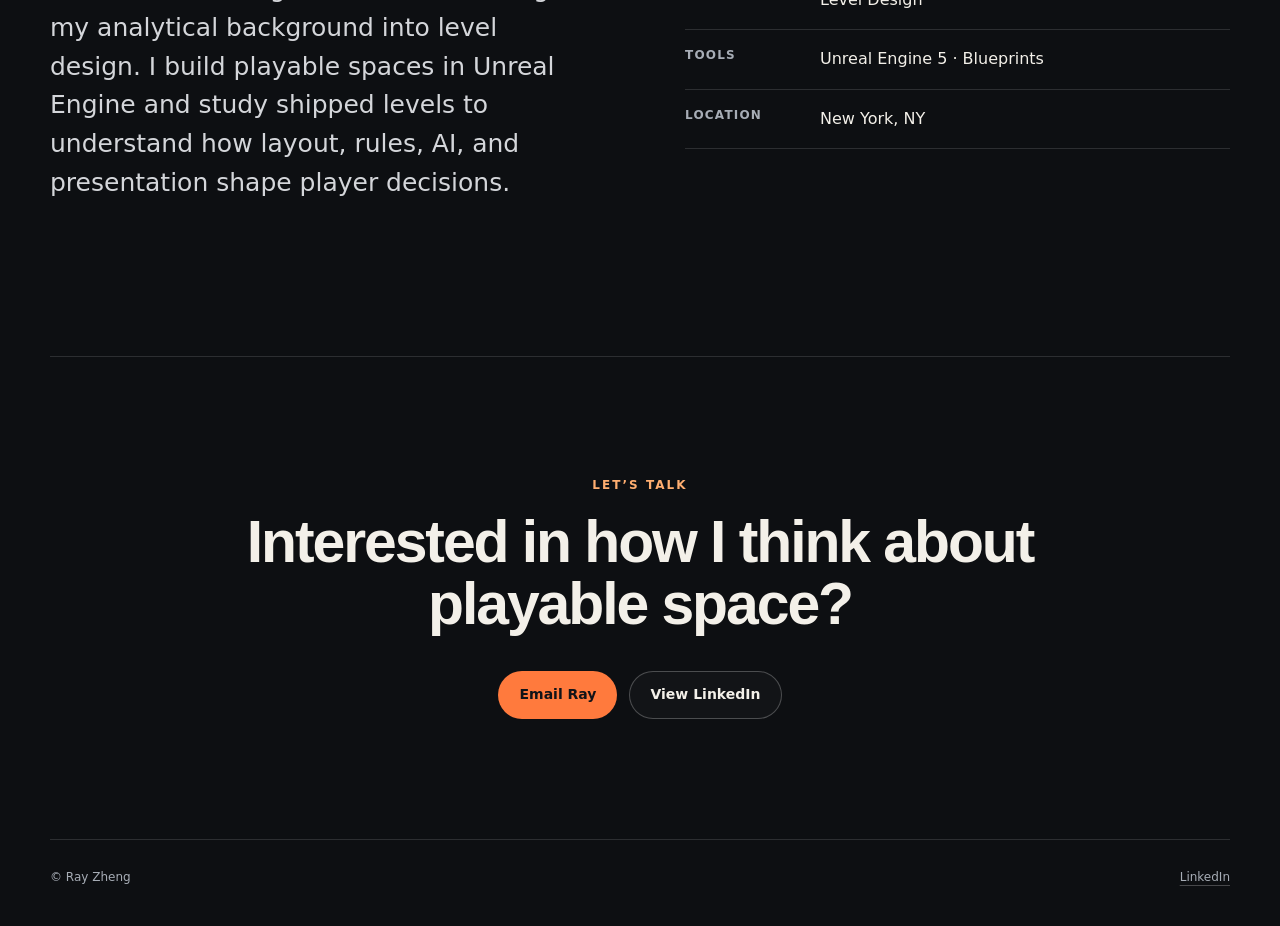
==== commit ebb1f06a: "Name Elden Ring in English research subtitle" ====
--- a/index.html
+++ b/index.html
@@ -104,7 +104,7 @@
           <h3><a href="projects/elden-ring-research.html">How Open-World Level Design Reframes Difficulty</a></h3>
         </div>
         <div class="research-teaser-copy">
-          <p>A data-informed study of how open-world structure turns fixed difficulty gates into player-directed preparation, exploration, and return.</p>
+          <p>A data-informed study of how Elden Ring’s open-world structure turns fixed difficulty gates into player-directed preparation, exploration, and return.</p>
           <ul class="tag-list" aria-label="Research tags">
             <li>Research lead</li><li>Data analysis</li><li>RStudio</li>
           </ul>
